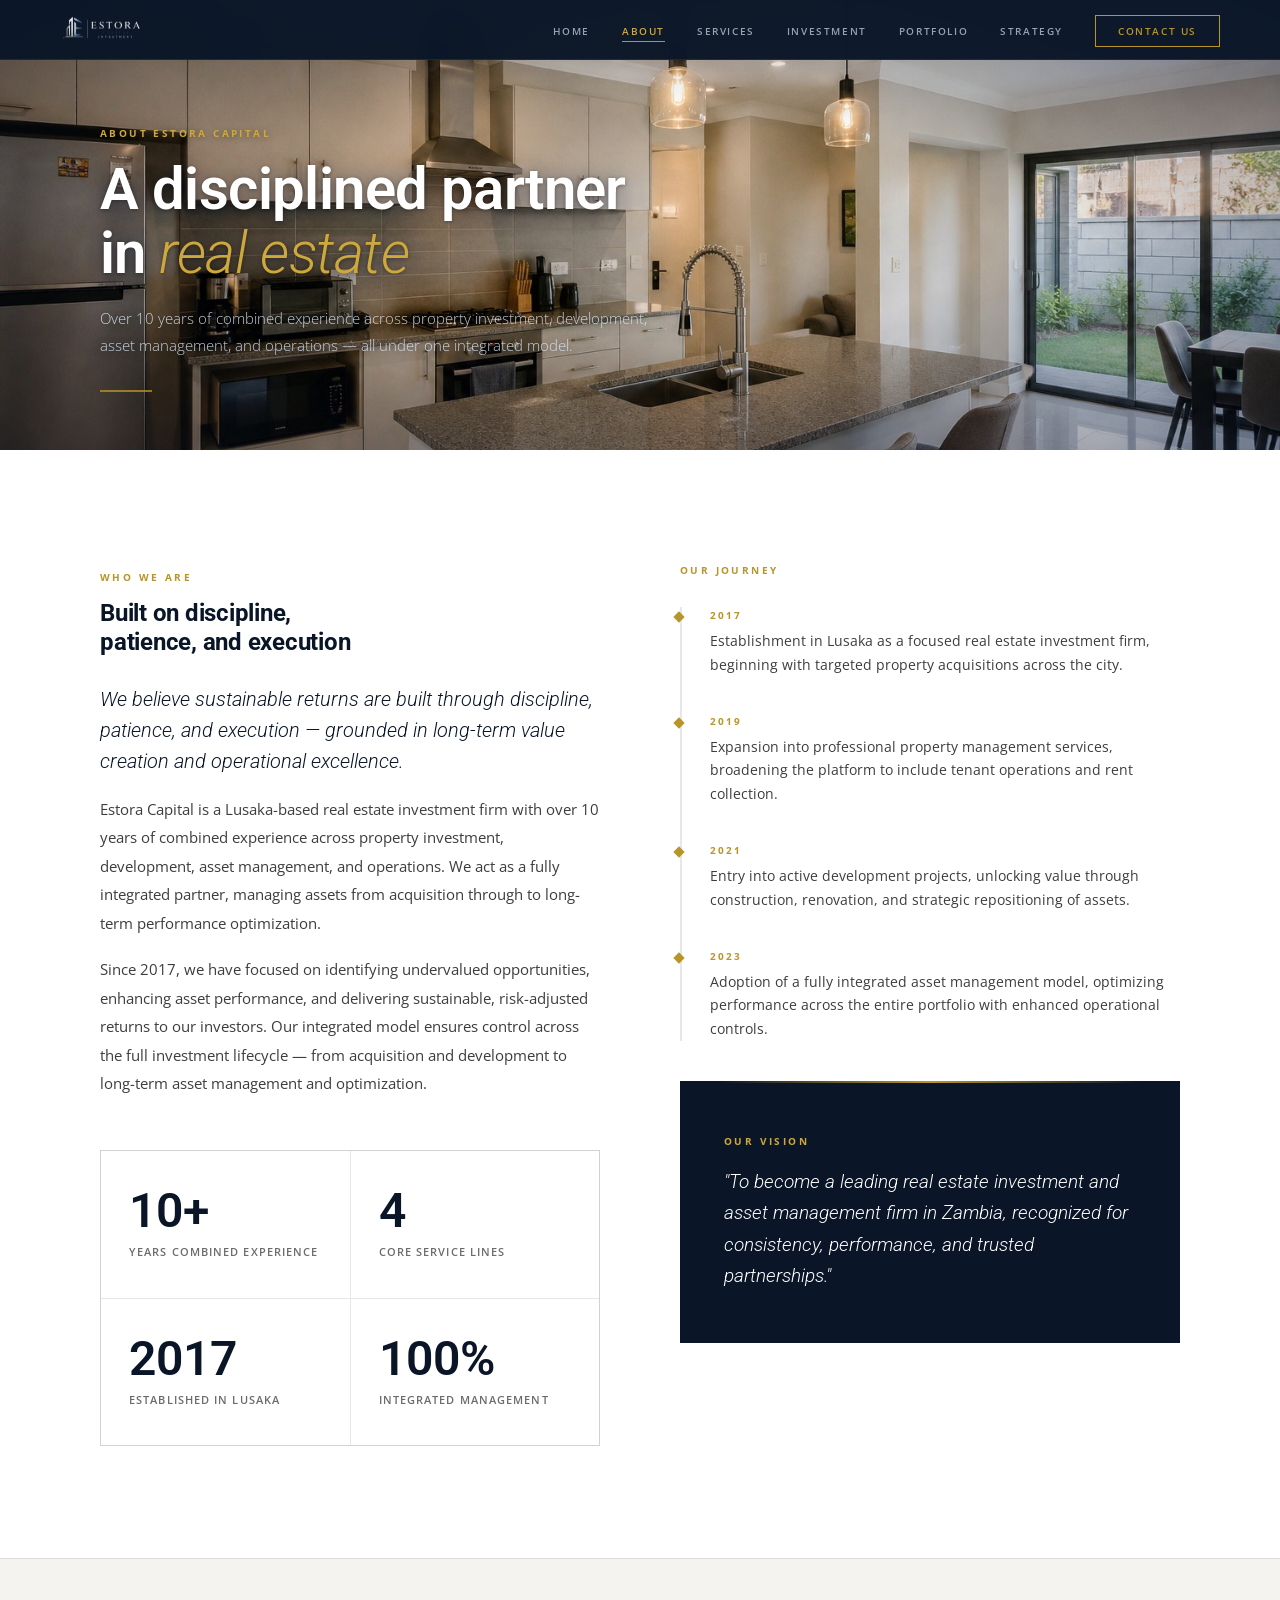
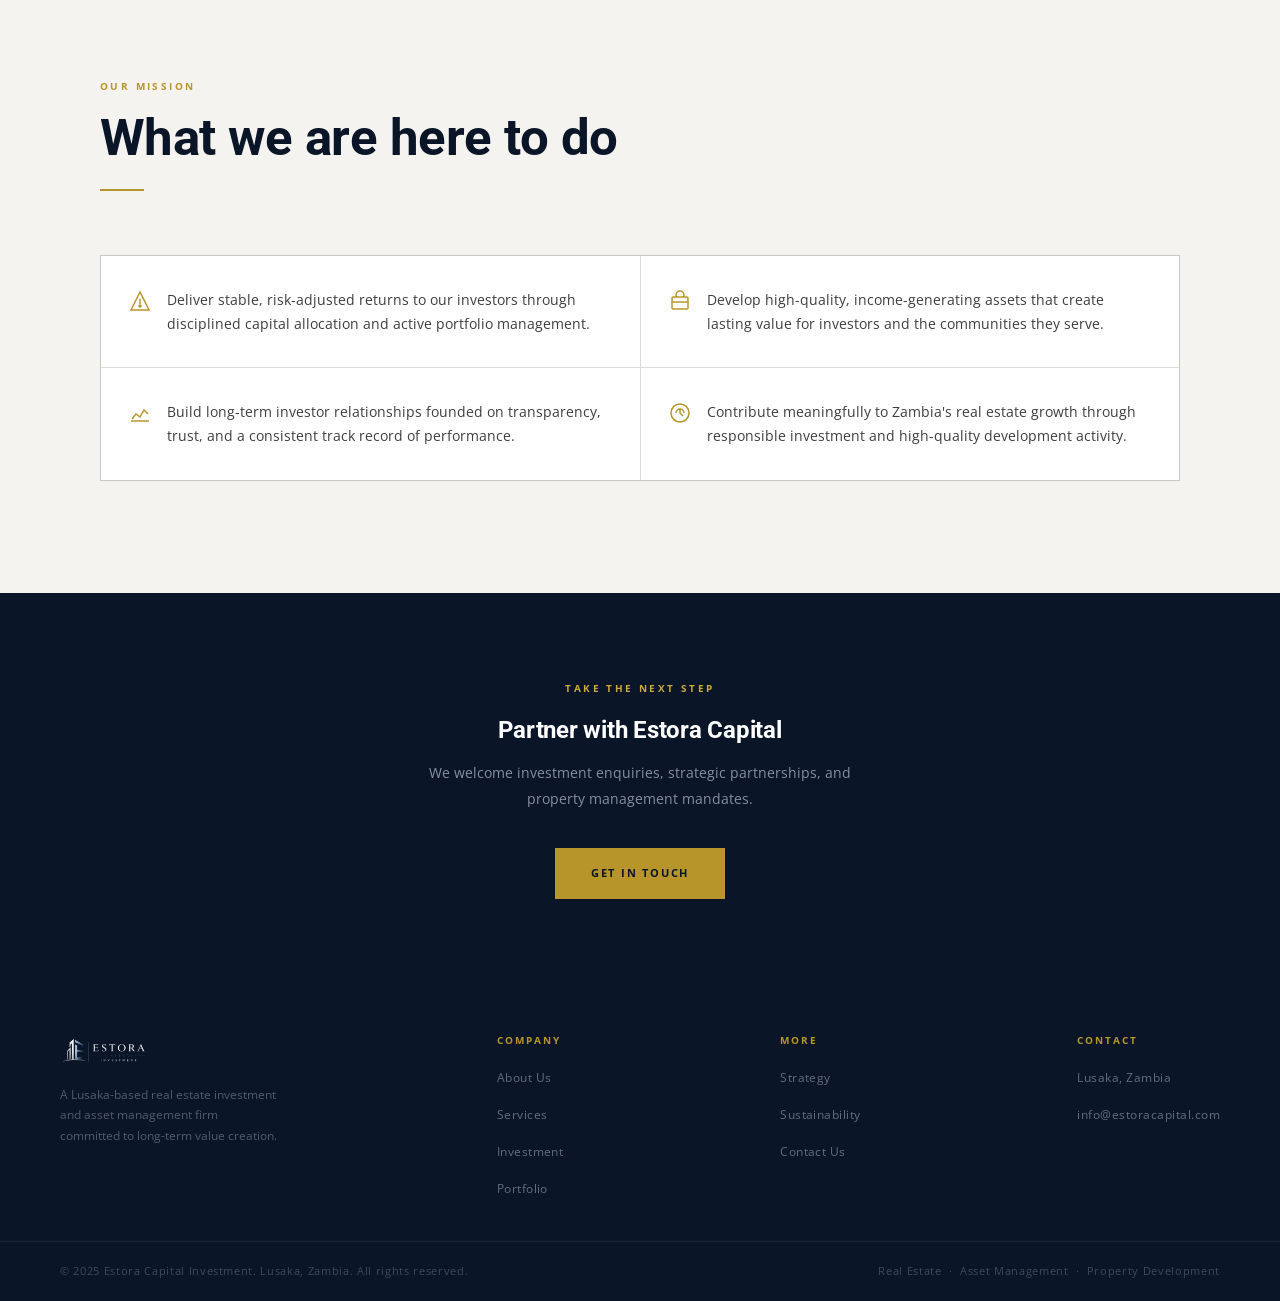
==== about.html @ a9d7c978 "Update about.html" ====
<!DOCTYPE html>
<html lang="en">
<head>
<meta charset="UTF-8">
<meta name="viewport" content="width=device-width, initial-scale=1.0">
<title>About Estora Capital Investment</title>
<link rel="icon" type="image/png" href="assets/logo.png">
<link rel="stylesheet" href="shared.css">
<style>

/* ── ABOUT HERO IMAGE ── */
.page-hero-bg {
  background-image: url('assets/about-hero.jpeg');
  background-position: center 40%;
}

/* ── ABOUT GRID ── */
.about-grid {
  display: grid; grid-template-columns: 1fr 1fr; gap: 80px; align-items: start;
}
.about-left p {
  font-family: 'Open Sans', sans-serif;
  font-size: 15px; color: var(--text-mid); line-height: 1.9; margin-bottom: 18px;
}
.about-left .lead {
  font-family: 'Roboto', sans-serif; font-size: 20px; font-style: italic;
  color: var(--navy); line-height: 1.55; font-weight: 300; margin-bottom: 18px;
}

/* ── TIMELINE ── */
.timeline {
  position: relative; padding-left: 28px;
  border-left: 2px solid var(--line-dark);
}
.timeline-item { margin-bottom: 36px; position: relative; }
.timeline-item::before {
  content: ''; position: absolute; left: -35px; top: 6px;
  width: 8px; height: 8px; background: var(--gold); transform: rotate(45deg);
}
.timeline-year {
  font-family: 'Open Sans', sans-serif;
  font-size: 10px; letter-spacing: 0.2em; color: var(--gold);
  margin-bottom: 5px; font-weight: 700; text-transform: uppercase;
}
.timeline-text {
  font-family: 'Open Sans', sans-serif;
  font-size: 14px; color: var(--text-mid); line-height: 1.7;
}

/* ── STATS GRID ── */
.stats-grid {
  display: grid; grid-template-columns: 1fr 1fr;
  gap: 1px; background: var(--line-dark);
  border: 1px solid var(--line-dark); margin-top: 52px;
}
.stat-cell { background: var(--bg-white); padding: 36px 28px; }
.stat-num {
  font-family: 'Roboto', sans-serif;
  font-size: 48px; font-weight: 600; color: var(--navy); line-height: 1; margin-bottom: 8px;
}
.stat-desc {
  font-family: 'Open Sans', sans-serif;
  font-size: 11px; letter-spacing: 0.1em;
  color: var(--text-muted); text-transform: uppercase; font-weight: 600;
}

/* ── VISION BOX ── */
.vision-box {
  background: var(--navy); padding: 52px 44px; margin-top: 40px; position: relative;
}
.vision-box::before {
  content: ''; position: absolute; top: 0; left: 40px; right: 40px; height: 2px;
  background: linear-gradient(90deg, transparent, var(--gold), transparent);
}
.vision-box .label { color: var(--gold-light); margin-bottom: 16px; display: block; }
.vision-box blockquote {
  font-family: 'Roboto', sans-serif; font-size: 19px; color: #fff;
  font-weight: 300; font-style: italic; line-height: 1.65;
}

/* ── MISSION GRID ── */
.mission-grid {
  display: grid; grid-template-columns: repeat(2,1fr);
  gap: 1px; background: var(--line-dark);
  border: 1px solid var(--line-dark); margin-top: 64px;
}
.mission-item {
  background: var(--bg-white); padding: 32px 28px;
  display: flex; align-items: flex-start; gap: 16px;
}
.mission-item svg { color: var(--gold); flex-shrink: 0; margin-top: 2px; }
.mission-item p {
  font-family: 'Open Sans', sans-serif;
  font-size: 14px; color: var(--text-mid); line-height: 1.7;
}

/* ── RESPONSIVE ── */
@media (max-width: 768px) {
  .about-grid { grid-template-columns: 1fr; gap: 48px; }
  .stats-grid, .mission-grid { grid-template-columns: 1fr; }
}
</style>
</head>
<body class="page-about">

<!-- NAV -->
<nav>
  <a href="index.html" class="nav-logo"><img src="assets/logo.png" alt="Estora Capital Investment"></a>
  <ul class="nav-links">
    <li><a href="index.html">Home</a></li>
    <li><a href="about.html" class="active">About</a></li>
    <li><a href="services.html">Services</a></li>
    <li><a href="investment.html">Investment</a></li>
    <li><a href="portfolio.html">Portfolio</a></li>
    <li><a href="strategy.html">Strategy</a></li>
    <li><a href="contact.html" class="nav-cta">Contact Us</a></li>
  </ul>
  <button class="nav-hamburger" aria-label="Open menu"><span></span><span></span><span></span></button>
</nav>
<div class="nav-drawer">
  <a href="index.html">Home</a>
  <a href="about.html" class="active">About Us</a>
  <a href="services.html">Services</a>
  <a href="investment.html">Investment</a>
  <a href="portfolio.html">Portfolio</a>
  <a href="strategy.html">Strategy</a>
  <a href="sustainability.html">Sustainability</a>
  <a href="contact.html" class="drawer-cta">Contact Us</a>
</div>

<!-- ══ PAGE HERO — uses shared .page-hero--image system ══ -->
<section class="page-hero page-hero--image">
  <div class="page-hero-bg" aria-hidden="true"></div>
  <div class="page-hero-overlay" aria-hidden="true"></div>
  <div class="container page-hero-inner">
    <span class="label">About Estora Capital</span>
    <h1>A disciplined partner<br>in <em>real estate</em></h1>
    <p>Over 10 years of combined experience across property investment, development, asset management, and operations — all under one integrated model.</p>
  </div>
</section>

<!-- ABOUT CONTENT -->
<section class="section-pad" style="background:var(--bg-white);">
  <div class="container">
    <div class="about-grid">

      <!-- LEFT: Text + stats -->
      <div class="reveal about-left">
        <span class="label">Who We Are</span>
        <h2 style="margin-top:10px;margin-bottom:28px;">Built on discipline,<br>patience, and execution</h2>
        <p class="lead">We believe sustainable returns are built through discipline, patience, and execution — grounded in long-term value creation and operational excellence.</p>
        <p>Estora Capital is a Lusaka-based real estate investment firm with over 10 years of combined experience across property investment, development, asset management, and operations. We act as a fully integrated partner, managing assets from acquisition through to long-term performance optimization.</p>
        <p>Since 2017, we have focused on identifying undervalued opportunities, enhancing asset performance, and delivering sustainable, risk-adjusted returns to our investors. Our integrated model ensures control across the full investment lifecycle — from acquisition and development to long-term asset management and optimization.</p>
        <div class="stats-grid">
          <div class="stat-cell reveal"><div class="stat-num">10+</div><div class="stat-desc">Years Combined Experience</div></div>
          <div class="stat-cell reveal reveal-delay-1"><div class="stat-num">4</div><div class="stat-desc">Core Service Lines</div></div>
          <div class="stat-cell reveal reveal-delay-2"><div class="stat-num">2017</div><div class="stat-desc">Established in Lusaka</div></div>
          <div class="stat-cell reveal reveal-delay-3"><div class="stat-num">100%</div><div class="stat-desc">Integrated Management</div></div>
        </div>
      </div>

      <!-- RIGHT: Timeline + vision -->
      <div class="reveal">
        <span class="label" style="display:block;margin-bottom:28px;">Our Journey</span>
        <div class="timeline">
          <div class="timeline-item">
            <div class="timeline-year">2017</div>
            <div class="timeline-text">Establishment in Lusaka as a focused real estate investment firm, beginning with targeted property acquisitions across the city.</div>
          </div>
          <div class="timeline-item">
            <div class="timeline-year">2019</div>
            <div class="timeline-text">Expansion into professional property management services, broadening the platform to include tenant operations and rent collection.</div>
          </div>
          <div class="timeline-item">
            <div class="timeline-year">2021</div>
            <div class="timeline-text">Entry into active development projects, unlocking value through construction, renovation, and strategic repositioning of assets.</div>
          </div>
          <div class="timeline-item">
            <div class="timeline-year">2023</div>
            <div class="timeline-text">Adoption of a fully integrated asset management model, optimizing performance across the entire portfolio with enhanced operational controls.</div>
          </div>
        </div>
        <div class="vision-box reveal">
          <span class="label">Our Vision</span>
          <blockquote>"To become a leading real estate investment and asset management firm in Zambia, recognized for consistency, performance, and trusted partnerships."</blockquote>
        </div>
      </div>

    </div>
  </div>
</section>

<div class="gold-divider"></div>

<!-- MISSION -->
<section class="section-pad" style="background:var(--bg);">
  <div class="container">
    <div class="section-header reveal">
      <span class="label">Our Mission</span>
      <h2>What we are here to do</h2>
      <div class="gold-rule"></div>
    </div>
    <div class="mission-grid">
      <div class="mission-item reveal">
        <svg width="22" height="22" viewBox="0 0 22 22" fill="none" stroke="currentColor" stroke-width="1.5"><path d="M11 2L2 20h18L11 2z"/><path d="M11 9v5"/><circle cx="11" cy="16" r="1" fill="currentColor"/></svg>
        <p>Deliver stable, risk-adjusted returns to our investors through disciplined capital allocation and active portfolio management.</p>
      </div>
      <div class="mission-item reveal reveal-delay-1">
        <svg width="22" height="22" viewBox="0 0 22 22" fill="none" stroke="currentColor" stroke-width="1.5"><rect x="3" y="7" width="16" height="12" rx="1"/><path d="M7 7V5a4 4 0 0 1 8 0v2"/><path d="M3 12h16"/></svg>
        <p>Develop high-quality, income-generating assets that create lasting value for investors and the communities they serve.</p>
      </div>
      <div class="mission-item reveal">
        <svg width="22" height="22" viewBox="0 0 22 22" fill="none" stroke="currentColor" stroke-width="1.5"><path d="M3 17l4-5 4 3 4-7 4 4"/><path d="M2 19h18"/></svg>
        <p>Build long-term investor relationships founded on transparency, trust, and a consistent track record of performance.</p>
      </div>
      <div class="mission-item reveal reveal-delay-1">
        <svg width="22" height="22" viewBox="0 0 22 22" fill="none" stroke="currentColor" stroke-width="1.5"><circle cx="11" cy="11" r="9"/><path d="M7 11a4 4 0 0 1 8 0"/><path d="M11 7v4l3 3"/></svg>
        <p>Contribute meaningfully to Zambia's real estate growth through responsible investment and high-quality development activity.</p>
      </div>
    </div>
  </div>
</section>

<!-- CTA -->
<section style="background:var(--navy);padding:80px 0;text-align:center;">
  <div class="container reveal">
    <span class="label" style="color:var(--gold-light);">Take the Next Step</span>
    <h2 style="color:#fff;margin:16px auto 16px;max-width:520px;">Partner with Estora Capital</h2>
    <p style="color:rgba(184,197,212,0.7);max-width:440px;margin:0 auto 36px;font-size:14px;line-height:1.85;">We welcome investment enquiries, strategic partnerships, and property management mandates.</p>
    <a href="contact.html" class="btn-gold">Get In Touch</a>
  </div>
</section>

<!-- FOOTER -->
<footer>
  <div class="footer-top">
    <div>
      <a href="index.html"><img src="assets/logo.png" alt="Estora Capital" style="height:36px;display:block;margin-bottom:14px;"></a>
      <p class="footer-tagline">A Lusaka-based real estate investment and asset management firm committed to long-term value creation.</p>
    </div>
    <div class="footer-links-group"><h4>Company</h4><ul class="footer-links"><li><a href="about.html">About Us</a></li><li><a href="services.html">Services</a></li><li><a href="investment.html">Investment</a></li><li><a href="portfolio.html">Portfolio</a></li></ul></div>
    <div class="footer-links-group"><h4>More</h4><ul class="footer-links"><li><a href="strategy.html">Strategy</a></li><li><a href="sustainability.html">Sustainability</a></li><li><a href="contact.html">Contact Us</a></li></ul></div>
    <div class="footer-links-group"><h4>Contact</h4><ul class="footer-links"><li><a href="#">Lusaka, Zambia</a></li><li><a href="mailto:info@estoracapital.com">info@estoracapital.com</a></li></ul></div>
  </div>
  <div class="footer-bottom">
    <p class="footer-copy">&copy; 2025 Estora Capital Investment. Lusaka, Zambia. All rights reserved.</p>
    <p class="footer-copy">Real Estate &nbsp;·&nbsp; Asset Management &nbsp;·&nbsp; Property Development</p>
  </div>
</footer>

<script src="shared.js"></script>
</body>
</html>
---- shared.css ----
/* ── ESTORA CAPITAL — SHARED STYLES ── */
@import url('https://fonts.googleapis.com/css2?family=Roboto:ital,wght@0,300;0,400;0,500;0,600;0,700;1,300;1,400&family=Open+Sans:wght@300;400;500;600;700&display=swap');

:root {
  --nav-bg:      #0A1628;
  --bg:          #F5F3EF;
  --bg-alt:      #EDEAE4;
  --bg-white:    #FFFFFF;
  --bg-dark-sec: #1C1C1C;
  --surface:     #FFFFFF;
  --text:        #1A1A1A;
  --text-mid:    #3D3D3D;
  --text-muted:  #6B6B6B;
  --text-faint:  #9A9A9A;
  --gold:        #B8952A;
  --gold-light:  #CDA83C;
  --gold-dim:    #8A7020;
  --gold-pale:   #F5EDD6;
  --navy:        #0A1628;
  --navy-mid:    #0F2040;
  --navy-light:  #152848;
  --line:        rgba(184,149,42,0.18);
  --line-dark:   rgba(26,26,26,0.1);
  --line-mid:    rgba(26,26,26,0.06);
  --silver-nav:  rgba(184,197,212,0.8);
}

*, *::before, *::after { box-sizing: border-box; margin: 0; padding: 0; }
html { scroll-behavior: smooth; }
body {
  background: var(--bg);
  color: var(--text);
  font-family: 'Open Sans', sans-serif;
  font-weight: 400;
  overflow-x: hidden;
  line-height: 1.7;
}

/* ── TYPOGRAPHY ── */
h1, h2, h3, h4 {
  font-family: 'Roboto', sans-serif;
  font-weight: 700;
  line-height: 1.18;
  letter-spacing: -0.01em;
  color: var(--navy);
}
p, li, span, a, td, th, blockquote {
  font-family: 'Open Sans', sans-serif;
}
.label {
  font-family: 'Open Sans', sans-serif;
  font-size: 10px;
  font-weight: 700;
  letter-spacing: 0.24em;
  text-transform: uppercase;
  color: var(--gold);
}

/* ══════════════════════════════════════════
   NAV
   ══════════════════════════════════════════ */
nav {
  position: fixed; top: 0; left: 0; right: 0; z-index: 1000;
  display: flex; align-items: center; justify-content: space-between;
  padding: 0 60px; height: 60px;
  background: rgba(10,22,40,0.97);
  backdrop-filter: blur(20px); -webkit-backdrop-filter: blur(20px);
  border-bottom: 1px solid rgba(184,197,212,0.1);
  transition: background 0.4s;
}
.nav-logo img { height: 34px; width: auto; display: block; }
.nav-links { display: flex; gap: 32px; list-style: none; align-items: center; }
.nav-links a {
  font-family: 'Open Sans', sans-serif; font-size: 10px; font-weight: 600;
  letter-spacing: 0.16em; text-transform: uppercase;
  color: var(--silver-nav); text-decoration: none;
  position: relative; transition: color 0.3s; white-space: nowrap;
}
.nav-links a::after {
  content: ''; position: absolute; bottom: -4px; left: 0;
  width: 0; height: 1px; background: var(--gold); transition: width 0.35s ease;
}
.nav-links a:hover, .nav-links a.active { color: var(--gold-light); }
.nav-links a:hover::after, .nav-links a.active::after { width: 100%; }
.nav-cta {
  background: transparent !important; border: 1px solid var(--gold) !important;
  color: var(--gold) !important; padding: 8px 22px !important; cursor: pointer;
  transition: background 0.3s, color 0.3s !important;
}
.nav-cta::after { display: none !important; }
.nav-cta:hover { background: var(--gold) !important; color: var(--navy) !important; }

/* ── Hamburger ── */
.nav-hamburger {
  display: none; flex-direction: column; gap: 5px;
  cursor: pointer; padding: 6px; background: none; border: none; z-index: 1100;
}
.nav-hamburger span { display: block; width: 24px; height: 1.5px; background: var(--silver-nav); transition: all 0.3s; }
.nav-hamburger.open span:nth-child(1) { transform: translateY(6.5px) rotate(45deg); background: var(--gold); }
.nav-hamburger.open span:nth-child(2) { opacity: 0; }
.nav-hamburger.open span:nth-child(3) { transform: translateY(-6.5px) rotate(-45deg); background: var(--gold); }

/* ── Mobile drawer ── */
.nav-drawer {
  display: none; position: fixed; top: 60px; left: 0; right: 0;
  background: rgba(8,17,33,0.99); backdrop-filter: blur(20px); -webkit-backdrop-filter: blur(20px);
  border-bottom: 1px solid rgba(192,169,106,0.15);
  padding: 28px 28px 36px; z-index: 999;
  flex-direction: column; gap: 0;
  transform: translateY(-8px); opacity: 0;
  transition: transform 0.3s, opacity 0.3s;
}
.nav-drawer.open { display: flex; transform: translateY(0); opacity: 1; }
.nav-drawer a {
  display: block; font-family: 'Open Sans', sans-serif; font-size: 12px; font-weight: 600;
  letter-spacing: 0.14em; text-transform: uppercase;
  color: rgba(184,197,212,0.8); text-decoration: none;
  padding: 16px 0; border-bottom: 1px solid rgba(184,197,212,0.08); transition: color 0.3s;
}
.nav-drawer a:last-child { border-bottom: none; }
.nav-drawer a:hover, .nav-drawer a.active { color: var(--gold); }
.nav-drawer .drawer-cta {
  margin-top: 20px; background: var(--gold); color: var(--navy) !important;
  text-align: center; padding: 14px; font-weight: 700; border: none;
}

/* ══════════════════════════════════════════
   BUTTONS
   ══════════════════════════════════════════ */
.btn-primary {
  background: var(--navy); color: #fff;
  padding: 14px 34px; font-family: 'Open Sans', sans-serif; font-size: 11px;
  font-weight: 600; letter-spacing: 0.16em; text-transform: uppercase;
  text-decoration: none; border: 2px solid var(--navy); cursor: pointer;
  transition: background 0.3s, color 0.3s, transform 0.2s; display: inline-block;
}
.btn-primary:hover { background: transparent; color: var(--navy); transform: translateY(-1px); }
.btn-gold {
  background: var(--gold); color: var(--navy);
  padding: 14px 34px; font-family: 'Open Sans', sans-serif; font-size: 11px;
  font-weight: 700; letter-spacing: 0.16em; text-transform: uppercase;
  text-decoration: none; border: 2px solid var(--gold); cursor: pointer;
  transition: background 0.3s, color 0.3s, transform 0.2s; display: inline-block;
}
.btn-gold:hover { background: transparent; color: var(--gold); transform: translateY(-1px); }
.btn-outline {
  background: transparent; color: var(--navy);
  padding: 14px 34px; font-family: 'Open Sans', sans-serif; font-size: 11px;
  font-weight: 600; letter-spacing: 0.16em; text-transform: uppercase;
  text-decoration: none; border: 2px solid var(--navy); cursor: pointer;
  transition: background 0.3s, color 0.3s, transform 0.2s; display: inline-block;
}
.btn-outline:hover { background: var(--navy); color: #fff; transform: translateY(-1px); }
.btn-outline-gold {
  background: transparent; color: var(--gold);
  padding: 14px 34px; font-family: 'Open Sans', sans-serif; font-size: 11px;
  font-weight: 600; letter-spacing: 0.16em; text-transform: uppercase;
  text-decoration: none; border: 2px solid var(--gold); cursor: pointer;
  transition: background 0.3s, color 0.3s, transform 0.2s; display: inline-block;
}
.btn-outline-gold:hover { background: var(--gold); color: var(--navy); transform: translateY(-1px); }

/* ══════════════════════════════════════════
   LAYOUT
   ══════════════════════════════════════════ */
.container { max-width: 1200px; margin: 0 auto; padding: 0 60px; }
.section-pad { padding: 112px 0; }
.section-pad-sm { padding: 72px 0; }
.section-header { margin-bottom: 60px; }
.section-header h2 { font-size: clamp(32px, 4vw, 54px); color: var(--navy); margin-top: 10px; }
.gold-rule { width: 44px; height: 2px; background: var(--gold); margin-top: 20px; }
.gold-divider { width: 100%; height: 1px; background: var(--line-dark); }

/* ══════════════════════════════════════════
   PAGE HERO — BASE (plain navy, no image)
   Used by: investment.html, services.html,
   strategy.html, portfolio.html, contact.html
   ══════════════════════════════════════════ */
.page-hero {
  position: relative;
  overflow: hidden;
  min-height: 50vh;
  display: flex;
  align-items: center;
  background: var(--navy);
  padding: 60px 0 0;   /* clear fixed nav */
}

/* Decorative glow on all heroes */
.page-hero::before {
  content: '';
  position: absolute; inset: 0; z-index: 1; pointer-events: none;
  background: radial-gradient(ellipse 70% 80% at 80% 50%, rgba(192,169,106,0.07) 0%, transparent 65%);
}
/* Thin gold vertical rule — plain navy heroes only */
.page-hero:not(.page-hero--image)::after {
  content: '';
  position: absolute; top: 0; right: 18%; bottom: 0; width: 1px; z-index: 1; pointer-events: none;
  background: linear-gradient(to bottom, transparent, rgba(192,169,106,0.2), transparent);
}

/* Text inside all heroes */
.page-hero-inner { position: relative; z-index: 3; width: 100%; }
.page-hero .label      { color: var(--gold-light); }
.page-hero h1 {
  font-family: 'Roboto', sans-serif;
  font-size: clamp(32px, 4.5vw, 58px);
  color: #fff; font-weight: 600; margin-top: 12px;
  line-height: 1.12; letter-spacing: -0.01em;
}
.page-hero h1 em       { font-style: italic; color: var(--gold-light); font-weight: 300; }
.page-hero p {
  font-family: 'Open Sans', sans-serif;
  font-size: 14.5px; color: rgba(184,197,212,0.82);
  max-width: 560px; line-height: 1.9; margin-top: 18px; font-weight: 300;
}

/* ══════════════════════════════════════════
   PAGE HERO — IMAGE VARIANT
   Add class="page-hero page-hero--image" to <section>
   Inside place:
     <div class="page-hero-bg"  aria-hidden="true"></div>
     <div class="page-hero-overlay" aria-hidden="true"></div>
   Set background-image on .page-hero-bg in the page's own <style>
   ══════════════════════════════════════════ */
.page-hero--image {
  background: #0d1f3c; /* safe fallback while image loads */
}

/* Photo layer — slow Ken Burns zoom */
.page-hero-bg {
  position: absolute; inset: 0; z-index: 0;
  background-size: cover;
  background-position: center center;
  background-repeat: no-repeat;
  animation: heroScale 16s ease-in-out infinite alternate;
}
@keyframes heroScale {
  from { transform: scale(1); }
  to   { transform: scale(1.06); }
}

/* White + blue-tint + darkening gradient overlay
   Layered top-to-bottom so the white wash sits above the image,
   then a navy gradient ensures text stays legible */
.page-hero-overlay {
  position: absolute; inset: 0; z-index: 2; pointer-events: none;
  background:
    rgba(255, 255, 255, 0.28),                /* white tint — same as index hero */
    rgba(30, 80, 160, 0.18),                  /* subtle blue cast */
    linear-gradient(
      160deg,
      rgba(8, 20, 50, 0.65) 0%,              /* dark navy top-left keeps text readable */
      rgba(12, 35, 75, 0.40) 45%,
      rgba(8, 18, 46, 0.72) 100%
    );
}
/* Edge vignette — keeps corners dark so text always pops */
.page-hero-overlay::after {
  content: '';
  position: absolute; inset: 0;
  background: radial-gradient(ellipse at center, transparent 38%, rgba(4, 12, 32, 0.45) 100%);
}

/* Enhanced text rendering over photos */
.page-hero--image .label {
  text-shadow: 0 1px 6px rgba(0,0,0,0.4);
}
.page-hero--image h1 {
  text-shadow: 0 2px 24px rgba(4,18,50,0.55), 0 1px 4px rgba(0,0,0,0.35);
}
.page-hero--image p {
  color: rgba(220,232,248,0.88);
  text-shadow: 0 1px 8px rgba(0,0,0,0.4);
}

/* Gold accent bar below hero inner content */
.page-hero--image .page-hero-inner::after {
  content: '';
  display: block;
  width: 52px; height: 2px;
  background: var(--gold);
  margin-top: 30px;
  opacity: 0.75;
}

/* ══════════════════════════════════════════
   PER-PAGE HERO BACKGROUND IMAGES
   Each page sets its own .page-hero-bg image
   inside its own <style> block. Example:

   .page-hero-bg {
     background-image: url('assets/about-hero.jpeg');
     background-position: center 40%;
   }

   Assigned images:
   about.html      → assets/about-hero.jpeg
   portfolio.html  → assets/portfolio-hero.jpeg
   investment.html → assets/home-hero-1.jpeg
   services.html   → assets/home-hero-2.jpeg
   strategy.html   → assets/home-hero-3.jpeg
   contact.html    → assets/home-hero-1.jpeg
   ══════════════════════════════════════════ */

/* ══════════════════════════════════════════
   SHARED LISTS
   ══════════════════════════════════════════ */
.returns-list { list-style: none; }
.returns-list li {
  display: flex; align-items: flex-start; gap: 14px;
  padding: 14px 0; border-bottom: 1px solid var(--line-dark);
  font-family: 'Open Sans', sans-serif; font-size: 14px; color: var(--text-mid);
}
.returns-list li:last-child { border-bottom: none; }
.returns-dot {
  width: 6px; height: 6px; background: var(--gold);
  flex-shrink: 0; transform: rotate(45deg); margin-top: 6px;
}

/* ══════════════════════════════════════════
   FOOTER
   ══════════════════════════════════════════ */
footer { background: var(--navy); }
.footer-top {
  padding: 56px 60px 40px;
  display: flex; align-items: flex-start; justify-content: space-between;
  gap: 40px; flex-wrap: wrap;
  border-bottom: 1px solid rgba(255,255,255,0.07);
}
.footer-logo img { height: 36px; margin-bottom: 16px; display: block; }
.footer-tagline { font-family: 'Open Sans', sans-serif; font-size: 12px; color: rgba(184,197,212,0.4); max-width: 220px; line-height: 1.7; }
.footer-links-group h4 {
  font-family: 'Open Sans', sans-serif; font-size: 10px; font-weight: 700;
  letter-spacing: 0.2em; text-transform: uppercase; color: var(--gold); margin-bottom: 16px;
}
.footer-links { display: flex; flex-direction: column; gap: 10px; list-style: none; }
.footer-links a { font-family: 'Open Sans', sans-serif; font-size: 12px; color: rgba(184,197,212,0.5); text-decoration: none; transition: color 0.3s; letter-spacing: 0.04em; }
.footer-links a:hover { color: var(--gold); }
.footer-bottom {
  padding: 20px 60px;
  display: flex; justify-content: space-between; align-items: center;
  flex-wrap: wrap; gap: 12px;
}
.footer-copy { font-family: 'Open Sans', sans-serif; font-size: 11px; color: rgba(184,197,212,0.3); letter-spacing: 0.06em; }

/* ══════════════════════════════════════════
   ANIMATIONS
   ══════════════════════════════════════════ */
@keyframes fadeUp { from { opacity:0; transform:translateY(24px); } to { opacity:1; transform:translateY(0); } }
@keyframes fadeIn  { from { opacity:0; } to { opacity:1; } }
.reveal { opacity:0; transform:translateY(26px); transition: opacity 0.7s ease, transform 0.7s ease; }
.reveal.visible { opacity:1; transform:translateY(0); }
.reveal-delay-1 { transition-delay: 0.1s; }
.reveal-delay-2 { transition-delay: 0.2s; }
.reveal-delay-3 { transition-delay: 0.3s; }
.reveal-delay-4 { transition-delay: 0.4s; }

/* ══════════════════════════════════════════
   RESPONSIVE
   ══════════════════════════════════════════ */
@media (max-width: 1024px) {
  nav { padding: 0 32px; }
  .container { padding: 0 36px; }
  .footer-top, .footer-bottom { padding-left: 36px; padding-right: 36px; }
  .section-pad { padding: 80px 0; }
}
@media (max-width: 768px) {
  .nav-links { display: none; }
  .nav-hamburger { display: flex; }
  .container { padding: 0 22px; }
  .footer-top { flex-direction: column; padding: 44px 22px 32px; gap: 32px; }
  .footer-bottom { padding: 18px 22px; justify-content: center; text-align: center; }
  .section-pad { padding: 64px 0; }
  .page-hero { min-height: 44vh; }
  .page-hero h1 { font-size: clamp(24px, 6vw, 40px); }
  .page-hero p { font-size: 13px; }
}
@media (max-width: 480px) {
  nav { padding: 0 18px; }
  .nav-logo img { height: 36px; }
  .container { padding: 0 18px; }
  .page-hero { min-height: 38vh; }
  .page-hero h1 { font-size: 22px; }
}
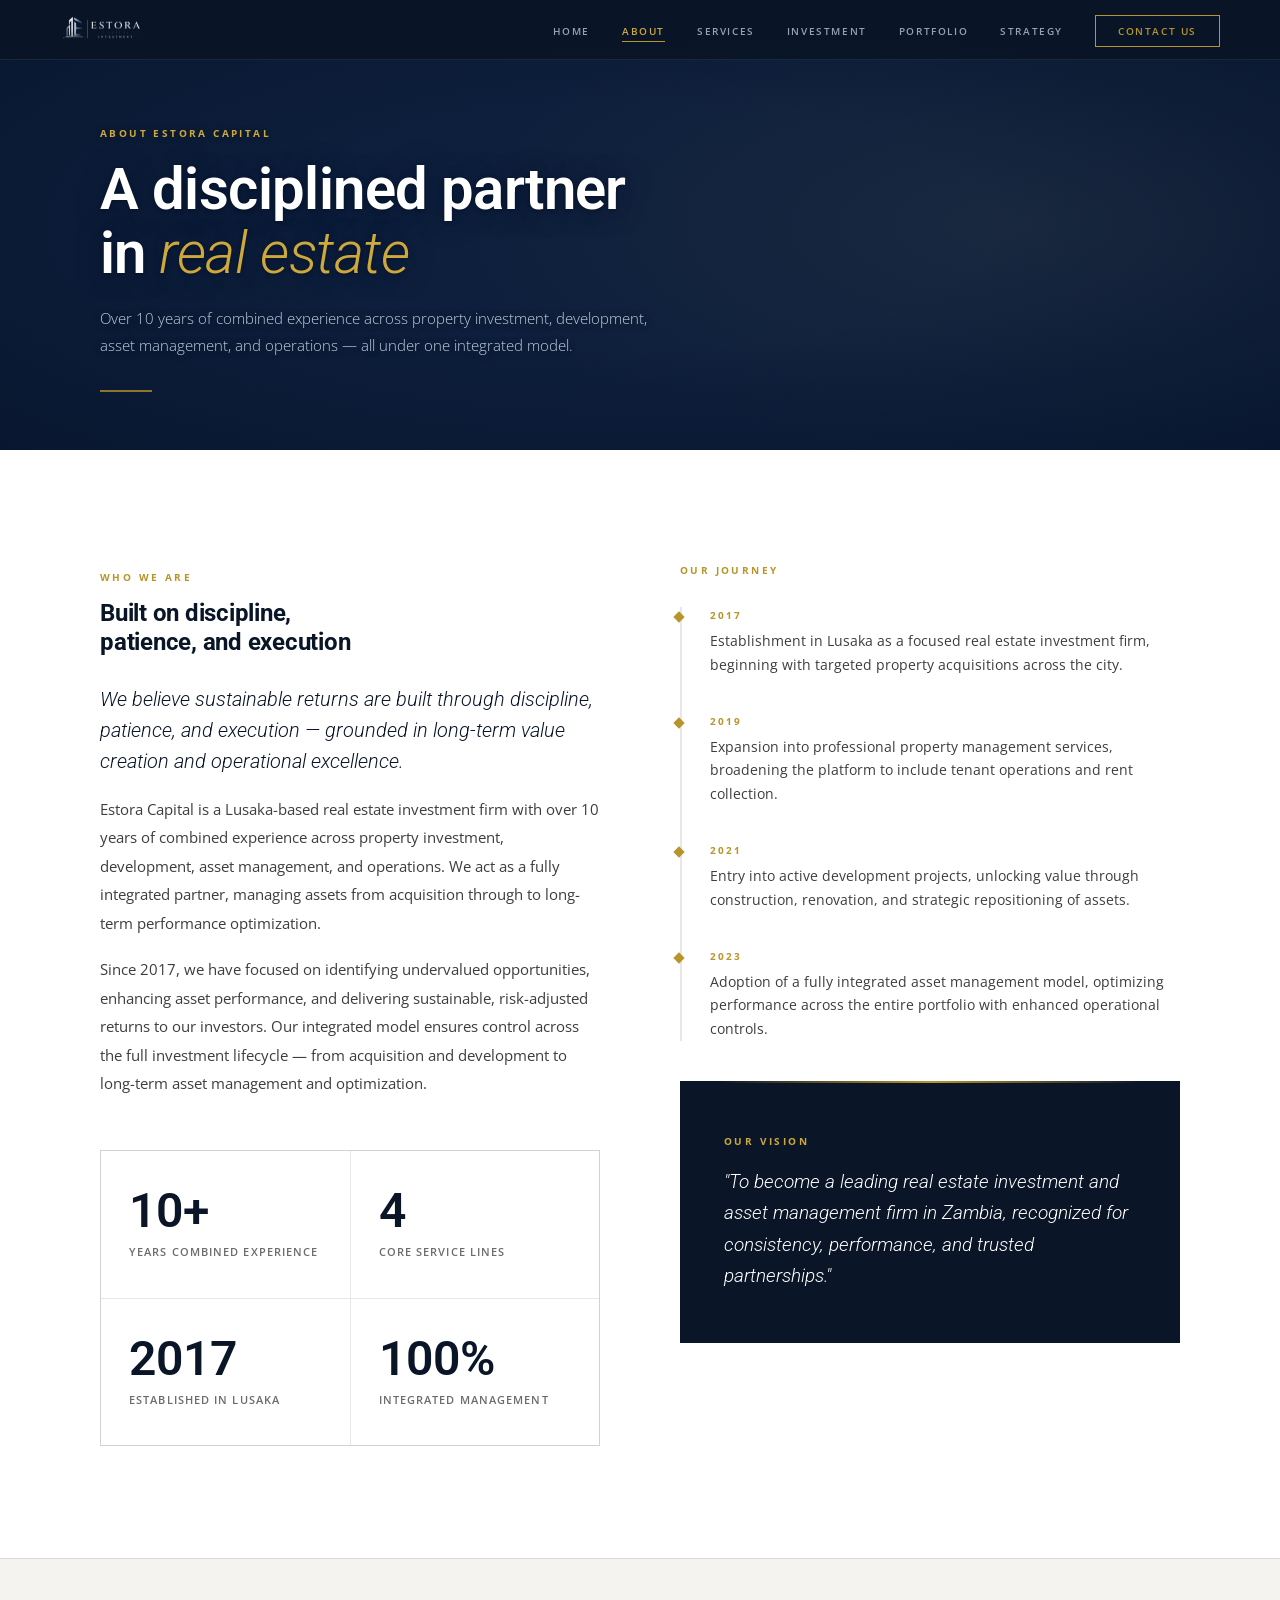
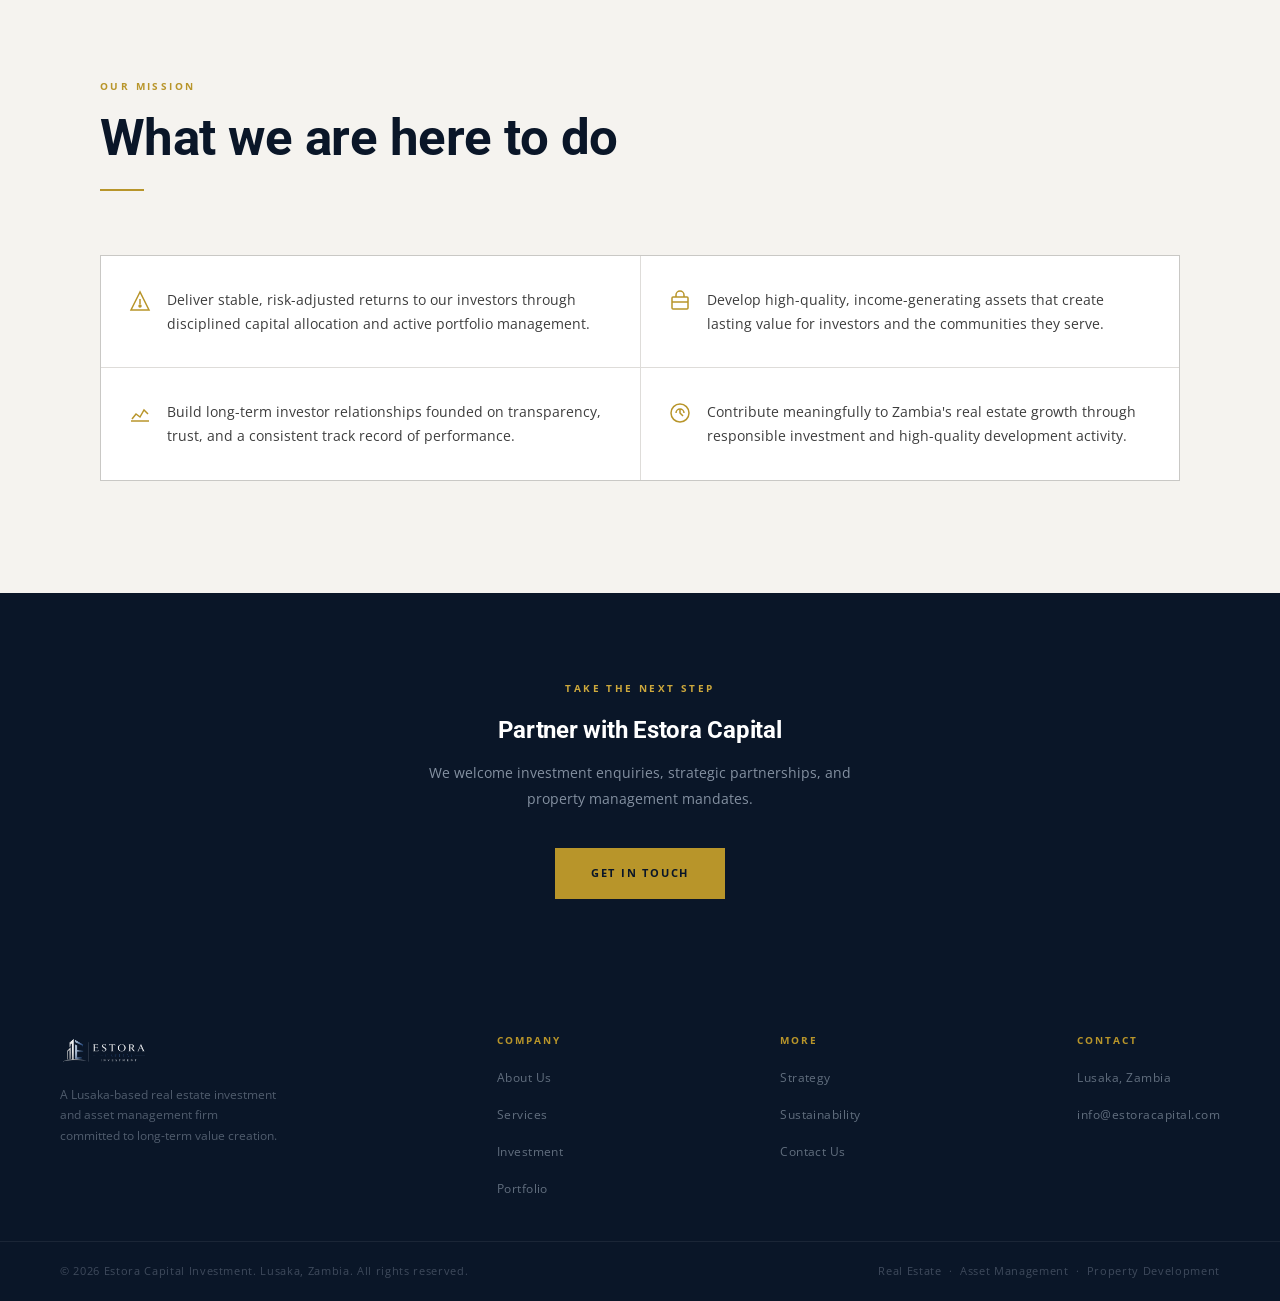
==== commit ea983f3d: "Update about.html" ====
--- a/about.html
+++ b/about.html
@@ -5,16 +5,329 @@
 <meta name="viewport" content="width=device-width, initial-scale=1.0">
 <title>About Estora Capital Investment</title>
 <link rel="icon" type="image/png" href="assets/logo.png">
-<link rel="stylesheet" href="shared.css">
+<link rel="preconnect" href="https://fonts.googleapis.com">
+<link rel="preconnect" href="https://fonts.gstatic.com" crossorigin>
+<link href="https://fonts.googleapis.com/css2?family=Roboto:ital,wght@0,300;0,400;0,500;0,600;0,700;1,300;1,400&family=Open+Sans:wght@300;400;500;600;700&display=swap" rel="stylesheet">
 <style>
 
-/* ── ABOUT HERO IMAGE ── */
+/* ══════════════════════════════════════════
+   CSS VARIABLES
+   ══════════════════════════════════════════ */
+:root {
+  --nav-bg:      #0A1628;
+  --bg:          #F5F3EF;
+  --bg-alt:      #EDEAE4;
+  --bg-white:    #FFFFFF;
+  --bg-dark-sec: #1C1C1C;
+  --surface:     #FFFFFF;
+  --text:        #1A1A1A;
+  --text-mid:    #3D3D3D;
+  --text-muted:  #6B6B6B;
+  --text-faint:  #9A9A9A;
+  --gold:        #B8952A;
+  --gold-light:  #CDA83C;
+  --gold-dim:    #8A7020;
+  --gold-pale:   #F5EDD6;
+  --navy:        #0A1628;
+  --navy-mid:    #0F2040;
+  --navy-light:  #152848;
+  --line:        rgba(184,149,42,0.18);
+  --line-dark:   rgba(26,26,26,0.1);
+  --line-mid:    rgba(26,26,26,0.06);
+  --silver-nav:  rgba(184,197,212,0.8);
+}
+
+/* ══════════════════════════════════════════
+   RESET & BASE
+   ══════════════════════════════════════════ */
+*, *::before, *::after { box-sizing: border-box; margin: 0; padding: 0; }
+html { scroll-behavior: smooth; }
+body {
+  background: var(--bg);
+  color: var(--text);
+  font-family: 'Open Sans', sans-serif;
+  font-weight: 400;
+  overflow-x: hidden;
+  line-height: 1.7;
+}
+
+/* ══════════════════════════════════════════
+   TYPOGRAPHY
+   ══════════════════════════════════════════ */
+h1, h2, h3, h4 {
+  font-family: 'Roboto', sans-serif;
+  font-weight: 700;
+  line-height: 1.18;
+  letter-spacing: -0.01em;
+  color: var(--navy);
+}
+p, li, span, a, td, th, blockquote {
+  font-family: 'Open Sans', sans-serif;
+}
+.label {
+  font-family: 'Open Sans', sans-serif;
+  font-size: 10px;
+  font-weight: 700;
+  letter-spacing: 0.24em;
+  text-transform: uppercase;
+  color: var(--gold);
+}
+
+/* ══════════════════════════════════════════
+   NAV
+   ══════════════════════════════════════════ */
+nav {
+  position: fixed; top: 0; left: 0; right: 0; z-index: 1000;
+  display: flex; align-items: center; justify-content: space-between;
+  padding: 0 60px; height: 60px;
+  background: rgba(10,22,40,0.97);
+  backdrop-filter: blur(20px); -webkit-backdrop-filter: blur(20px);
+  border-bottom: 1px solid rgba(184,197,212,0.1);
+  transition: background 0.4s;
+}
+.nav-logo img { height: 34px; width: auto; display: block; }
+.nav-links { display: flex; gap: 32px; list-style: none; align-items: center; }
+.nav-links a {
+  font-family: 'Open Sans', sans-serif; font-size: 10px; font-weight: 600;
+  letter-spacing: 0.16em; text-transform: uppercase;
+  color: var(--silver-nav); text-decoration: none;
+  position: relative; transition: color 0.3s; white-space: nowrap;
+}
+.nav-links a::after {
+  content: ''; position: absolute; bottom: -4px; left: 0;
+  width: 0; height: 1px; background: var(--gold); transition: width 0.35s ease;
+}
+.nav-links a:hover, .nav-links a.active { color: var(--gold-light); }
+.nav-links a:hover::after, .nav-links a.active::after { width: 100%; }
+.nav-cta {
+  background: transparent !important; border: 1px solid var(--gold) !important;
+  color: var(--gold) !important; padding: 8px 22px !important; cursor: pointer;
+  transition: background 0.3s, color 0.3s !important;
+}
+.nav-cta::after { display: none !important; }
+.nav-cta:hover { background: var(--gold) !important; color: var(--navy) !important; }
+
+/* Hamburger */
+.nav-hamburger {
+  display: none; flex-direction: column; gap: 5px;
+  cursor: pointer; padding: 6px; background: none; border: none; z-index: 1100;
+}
+.nav-hamburger span { display: block; width: 24px; height: 1.5px; background: var(--silver-nav); transition: all 0.3s; }
+.nav-hamburger.open span:nth-child(1) { transform: translateY(6.5px) rotate(45deg); background: var(--gold); }
+.nav-hamburger.open span:nth-child(2) { opacity: 0; }
+.nav-hamburger.open span:nth-child(3) { transform: translateY(-6.5px) rotate(-45deg); background: var(--gold); }
+
+/* Mobile drawer */
+.nav-drawer {
+  display: none; position: fixed; top: 60px; left: 0; right: 0;
+  background: rgba(8,17,33,0.99); backdrop-filter: blur(20px); -webkit-backdrop-filter: blur(20px);
+  border-bottom: 1px solid rgba(192,169,106,0.15);
+  padding: 28px 28px 36px; z-index: 999;
+  flex-direction: column; gap: 0;
+  transform: translateY(-8px); opacity: 0;
+  transition: transform 0.3s, opacity 0.3s;
+}
+.nav-drawer.open { display: flex; transform: translateY(0); opacity: 1; }
+.nav-drawer a {
+  display: block; font-family: 'Open Sans', sans-serif; font-size: 12px; font-weight: 600;
+  letter-spacing: 0.14em; text-transform: uppercase;
+  color: rgba(184,197,212,0.8); text-decoration: none;
+  padding: 16px 0; border-bottom: 1px solid rgba(184,197,212,0.08); transition: color 0.3s;
+}
+.nav-drawer a:last-child { border-bottom: none; }
+.nav-drawer a:hover, .nav-drawer a.active { color: var(--gold); }
+.nav-drawer .drawer-cta {
+  margin-top: 20px; background: var(--gold); color: var(--navy) !important;
+  text-align: center; padding: 14px; font-weight: 700; border: none;
+}
+
+/* ══════════════════════════════════════════
+   BUTTONS
+   ══════════════════════════════════════════ */
+.btn-primary {
+  background: var(--navy); color: #fff;
+  padding: 14px 34px; font-family: 'Open Sans', sans-serif; font-size: 11px;
+  font-weight: 600; letter-spacing: 0.16em; text-transform: uppercase;
+  text-decoration: none; border: 2px solid var(--navy); cursor: pointer;
+  transition: background 0.3s, color 0.3s, transform 0.2s; display: inline-block;
+}
+.btn-primary:hover { background: transparent; color: var(--navy); transform: translateY(-1px); }
+.btn-gold {
+  background: var(--gold); color: var(--navy);
+  padding: 14px 34px; font-family: 'Open Sans', sans-serif; font-size: 11px;
+  font-weight: 700; letter-spacing: 0.16em; text-transform: uppercase;
+  text-decoration: none; border: 2px solid var(--gold); cursor: pointer;
+  transition: background 0.3s, color 0.3s, transform 0.2s; display: inline-block;
+}
+.btn-gold:hover { background: transparent; color: var(--gold); transform: translateY(-1px); }
+.btn-outline {
+  background: transparent; color: var(--navy);
+  padding: 14px 34px; font-family: 'Open Sans', sans-serif; font-size: 11px;
+  font-weight: 600; letter-spacing: 0.16em; text-transform: uppercase;
+  text-decoration: none; border: 2px solid var(--navy); cursor: pointer;
+  transition: background 0.3s, color 0.3s, transform 0.2s; display: inline-block;
+}
+.btn-outline:hover { background: var(--navy); color: #fff; transform: translateY(-1px); }
+.btn-outline-gold {
+  background: transparent; color: var(--gold);
+  padding: 14px 34px; font-family: 'Open Sans', sans-serif; font-size: 11px;
+  font-weight: 600; letter-spacing: 0.16em; text-transform: uppercase;
+  text-decoration: none; border: 2px solid var(--gold); cursor: pointer;
+  transition: background 0.3s, color 0.3s, transform 0.2s; display: inline-block;
+}
+.btn-outline-gold:hover { background: var(--gold); color: var(--navy); transform: translateY(-1px); }
+
+/* ══════════════════════════════════════════
+   LAYOUT
+   ══════════════════════════════════════════ */
+.container { max-width: 1200px; margin: 0 auto; padding: 0 60px; }
+.section-pad { padding: 112px 0; }
+.section-pad-sm { padding: 72px 0; }
+.section-header { margin-bottom: 60px; }
+.section-header h2 { font-size: clamp(32px, 4vw, 54px); color: var(--navy); margin-top: 10px; }
+.gold-rule { width: 44px; height: 2px; background: var(--gold); margin-top: 20px; }
+.gold-divider { width: 100%; height: 1px; background: var(--line-dark); }
+
+/* ══════════════════════════════════════════
+   PAGE HERO — IMAGE VARIANT
+   ══════════════════════════════════════════ */
+.page-hero {
+  position: relative;
+  overflow: hidden;
+  min-height: 50vh;
+  display: flex;
+  align-items: center;
+  background: #0d1f3c;
+  padding: 60px 0 0;
+}
+
+/* Decorative glow */
+.page-hero::before {
+  content: '';
+  position: absolute; inset: 0; z-index: 1; pointer-events: none;
+  background: radial-gradient(ellipse 70% 80% at 80% 50%, rgba(192,169,106,0.07) 0%, transparent 65%);
+}
+
+/* Photo layer — Ken Burns zoom */
 .page-hero-bg {
-  background-image: url('assets/about-hero.jpeg');
+  position: absolute; inset: 0; z-index: 0;
+  background-image: url('https://i.imgur.com/icnPnCW.jpeg');
+  background-size: cover;
   background-position: center 40%;
-}
-
-/* ── ABOUT GRID ── */
+  background-repeat: no-repeat;
+  animation: heroScale 16s ease-in-out infinite alternate;
+}
+@keyframes heroScale {
+  from { transform: scale(1); }
+  to   { transform: scale(1.06); }
+}
+
+/* White tint + blue cast + darkening gradient — matches index.html exactly */
+.page-hero-overlay {
+  position: absolute; inset: 0; z-index: 2; pointer-events: none;
+  background:
+    rgba(255, 255, 255, 0.28),
+    rgba(30, 80, 160, 0.18),
+    linear-gradient(
+      160deg,
+      rgba(8, 20, 50, 0.65) 0%,
+      rgba(12, 35, 75, 0.40) 45%,
+      rgba(8, 18, 46, 0.72) 100%
+    );
+}
+/* Edge vignette */
+.page-hero-overlay::after {
+  content: '';
+  position: absolute; inset: 0;
+  background: radial-gradient(ellipse at center, transparent 38%, rgba(4, 12, 32, 0.45) 100%);
+}
+
+/* Text inside hero */
+.page-hero-inner { position: relative; z-index: 3; width: 100%; }
+.page-hero .label { color: var(--gold-light); text-shadow: 0 1px 6px rgba(0,0,0,0.4); }
+.page-hero h1 {
+  font-family: 'Roboto', sans-serif;
+  font-size: clamp(32px, 4.5vw, 58px);
+  color: #fff; font-weight: 600; margin-top: 12px;
+  line-height: 1.12; letter-spacing: -0.01em;
+  text-shadow: 0 2px 24px rgba(4,18,50,0.55), 0 1px 4px rgba(0,0,0,0.35);
+}
+.page-hero h1 em { font-style: italic; color: var(--gold-light); font-weight: 300; }
+.page-hero p {
+  font-family: 'Open Sans', sans-serif;
+  font-size: 14.5px; color: rgba(220,232,248,0.88);
+  max-width: 560px; line-height: 1.9; margin-top: 18px; font-weight: 300;
+  text-shadow: 0 1px 8px rgba(0,0,0,0.4);
+}
+
+/* Gold accent bar below hero content */
+.page-hero-inner::after {
+  content: '';
+  display: block;
+  width: 52px; height: 2px;
+  background: var(--gold);
+  margin-top: 30px;
+  opacity: 0.75;
+}
+
+/* ══════════════════════════════════════════
+   SHARED LISTS
+   ══════════════════════════════════════════ */
+.returns-list { list-style: none; }
+.returns-list li {
+  display: flex; align-items: flex-start; gap: 14px;
+  padding: 14px 0; border-bottom: 1px solid var(--line-dark);
+  font-family: 'Open Sans', sans-serif; font-size: 14px; color: var(--text-mid);
+}
+.returns-list li:last-child { border-bottom: none; }
+.returns-dot {
+  width: 6px; height: 6px; background: var(--gold);
+  flex-shrink: 0; transform: rotate(45deg); margin-top: 6px;
+}
+
+/* ══════════════════════════════════════════
+   FOOTER
+   ══════════════════════════════════════════ */
+footer { background: var(--navy); }
+.footer-top {
+  padding: 56px 60px 40px;
+  display: flex; align-items: flex-start; justify-content: space-between;
+  gap: 40px; flex-wrap: wrap;
+  border-bottom: 1px solid rgba(255,255,255,0.07);
+}
+.footer-logo img { height: 36px; margin-bottom: 16px; display: block; }
+.footer-tagline { font-family: 'Open Sans', sans-serif; font-size: 12px; color: rgba(184,197,212,0.4); max-width: 220px; line-height: 1.7; }
+.footer-links-group h4 {
+  font-family: 'Open Sans', sans-serif; font-size: 10px; font-weight: 700;
+  letter-spacing: 0.2em; text-transform: uppercase; color: var(--gold); margin-bottom: 16px;
+}
+.footer-links { display: flex; flex-direction: column; gap: 10px; list-style: none; }
+.footer-links a { font-family: 'Open Sans', sans-serif; font-size: 12px; color: rgba(184,197,212,0.5); text-decoration: none; transition: color 0.3s; letter-spacing: 0.04em; }
+.footer-links a:hover { color: var(--gold); }
+.footer-bottom {
+  padding: 20px 60px;
+  display: flex; justify-content: space-between; align-items: center;
+  flex-wrap: wrap; gap: 12px;
+}
+.footer-copy { font-family: 'Open Sans', sans-serif; font-size: 11px; color: rgba(184,197,212,0.3); letter-spacing: 0.06em; }
+
+/* ══════════════════════════════════════════
+   ANIMATIONS
+   ══════════════════════════════════════════ */
+@keyframes fadeUp { from { opacity:0; transform:translateY(24px); } to { opacity:1; transform:translateY(0); } }
+@keyframes fadeIn  { from { opacity:0; } to { opacity:1; } }
+.reveal { opacity:0; transform:translateY(26px); transition: opacity 0.7s ease, transform 0.7s ease; }
+.reveal.visible { opacity:1; transform:translateY(0); }
+.reveal-delay-1 { transition-delay: 0.1s; }
+.reveal-delay-2 { transition-delay: 0.2s; }
+.reveal-delay-3 { transition-delay: 0.3s; }
+.reveal-delay-4 { transition-delay: 0.4s; }
+
+/* ══════════════════════════════════════════
+   ABOUT PAGE — SPECIFIC STYLES
+   ══════════════════════════════════════════ */
+
+/* About grid */
 .about-grid {
   display: grid; grid-template-columns: 1fr 1fr; gap: 80px; align-items: start;
 }
@@ -27,7 +340,7 @@
   color: var(--navy); line-height: 1.55; font-weight: 300; margin-bottom: 18px;
 }
 
-/* ── TIMELINE ── */
+/* Timeline */
 .timeline {
   position: relative; padding-left: 28px;
   border-left: 2px solid var(--line-dark);
@@ -47,7 +360,7 @@
   font-size: 14px; color: var(--text-mid); line-height: 1.7;
 }
 
-/* ── STATS GRID ── */
+/* Stats grid */
 .stats-grid {
   display: grid; grid-template-columns: 1fr 1fr;
   gap: 1px; background: var(--line-dark);
@@ -64,7 +377,7 @@
   color: var(--text-muted); text-transform: uppercase; font-weight: 600;
 }
 
-/* ── VISION BOX ── */
+/* Vision box */
 .vision-box {
   background: var(--navy); padding: 52px 44px; margin-top: 40px; position: relative;
 }
@@ -78,7 +391,7 @@
   font-weight: 300; font-style: italic; line-height: 1.65;
 }
 
-/* ── MISSION GRID ── */
+/* Mission grid */
 .mission-grid {
   display: grid; grid-template-columns: repeat(2,1fr);
   gap: 1px; background: var(--line-dark);
@@ -94,10 +407,34 @@
   font-size: 14px; color: var(--text-mid); line-height: 1.7;
 }
 
-/* ── RESPONSIVE ── */
+/* ══════════════════════════════════════════
+   RESPONSIVE
+   ══════════════════════════════════════════ */
+@media (max-width: 1024px) {
+  nav { padding: 0 32px; }
+  .container { padding: 0 36px; }
+  .footer-top, .footer-bottom { padding-left: 36px; padding-right: 36px; }
+  .section-pad { padding: 80px 0; }
+}
 @media (max-width: 768px) {
+  .nav-links { display: none; }
+  .nav-hamburger { display: flex; }
+  .container { padding: 0 22px; }
+  .footer-top { flex-direction: column; padding: 44px 22px 32px; gap: 32px; }
+  .footer-bottom { padding: 18px 22px; justify-content: center; text-align: center; }
+  .section-pad { padding: 64px 0; }
+  .page-hero { min-height: 44vh; }
+  .page-hero h1 { font-size: clamp(24px, 6vw, 40px); }
+  .page-hero p { font-size: 13px; }
   .about-grid { grid-template-columns: 1fr; gap: 48px; }
   .stats-grid, .mission-grid { grid-template-columns: 1fr; }
+}
+@media (max-width: 480px) {
+  nav { padding: 0 18px; }
+  .nav-logo img { height: 36px; }
+  .container { padding: 0 18px; }
+  .page-hero { min-height: 38vh; }
+  .page-hero h1 { font-size: 22px; }
 }
 </style>
 </head>
@@ -128,8 +465,8 @@
   <a href="contact.html" class="drawer-cta">Contact Us</a>
 </div>
 
-<!-- ══ PAGE HERO — uses shared .page-hero--image system ══ -->
-<section class="page-hero page-hero--image">
+<!-- PAGE HERO -->
+<section class="page-hero">
   <div class="page-hero-bg" aria-hidden="true"></div>
   <div class="page-hero-overlay" aria-hidden="true"></div>
   <div class="container page-hero-inner">
@@ -243,11 +580,33 @@
     <div class="footer-links-group"><h4>Contact</h4><ul class="footer-links"><li><a href="#">Lusaka, Zambia</a></li><li><a href="mailto:info@estoracapital.com">info@estoracapital.com</a></li></ul></div>
   </div>
   <div class="footer-bottom">
-    <p class="footer-copy">&copy; 2025 Estora Capital Investment. Lusaka, Zambia. All rights reserved.</p>
+    <p class="footer-copy">&copy; 2026 Estora Capital Investment. Lusaka, Zambia. All rights reserved.</p>
     <p class="footer-copy">Real Estate &nbsp;·&nbsp; Asset Management &nbsp;·&nbsp; Property Development</p>
   </div>
 </footer>
 
 <script src="shared.js"></script>
+<script>
+// Reveal on scroll
+(function() {
+  const els = document.querySelectorAll('.reveal');
+  const io = new IntersectionObserver((entries) => {
+    entries.forEach(e => { if (e.isIntersecting) { e.target.classList.add('visible'); io.unobserve(e.target); } });
+  }, { threshold: 0.12 });
+  els.forEach(el => io.observe(el));
+})();
+
+// Hamburger
+(function() {
+  const btn = document.querySelector('.nav-hamburger');
+  const drawer = document.querySelector('.nav-drawer');
+  if (btn && drawer) {
+    btn.addEventListener('click', () => {
+      btn.classList.toggle('open');
+      drawer.classList.toggle('open');
+    });
+  }
+})();
+</script>
 </body>
 </html>
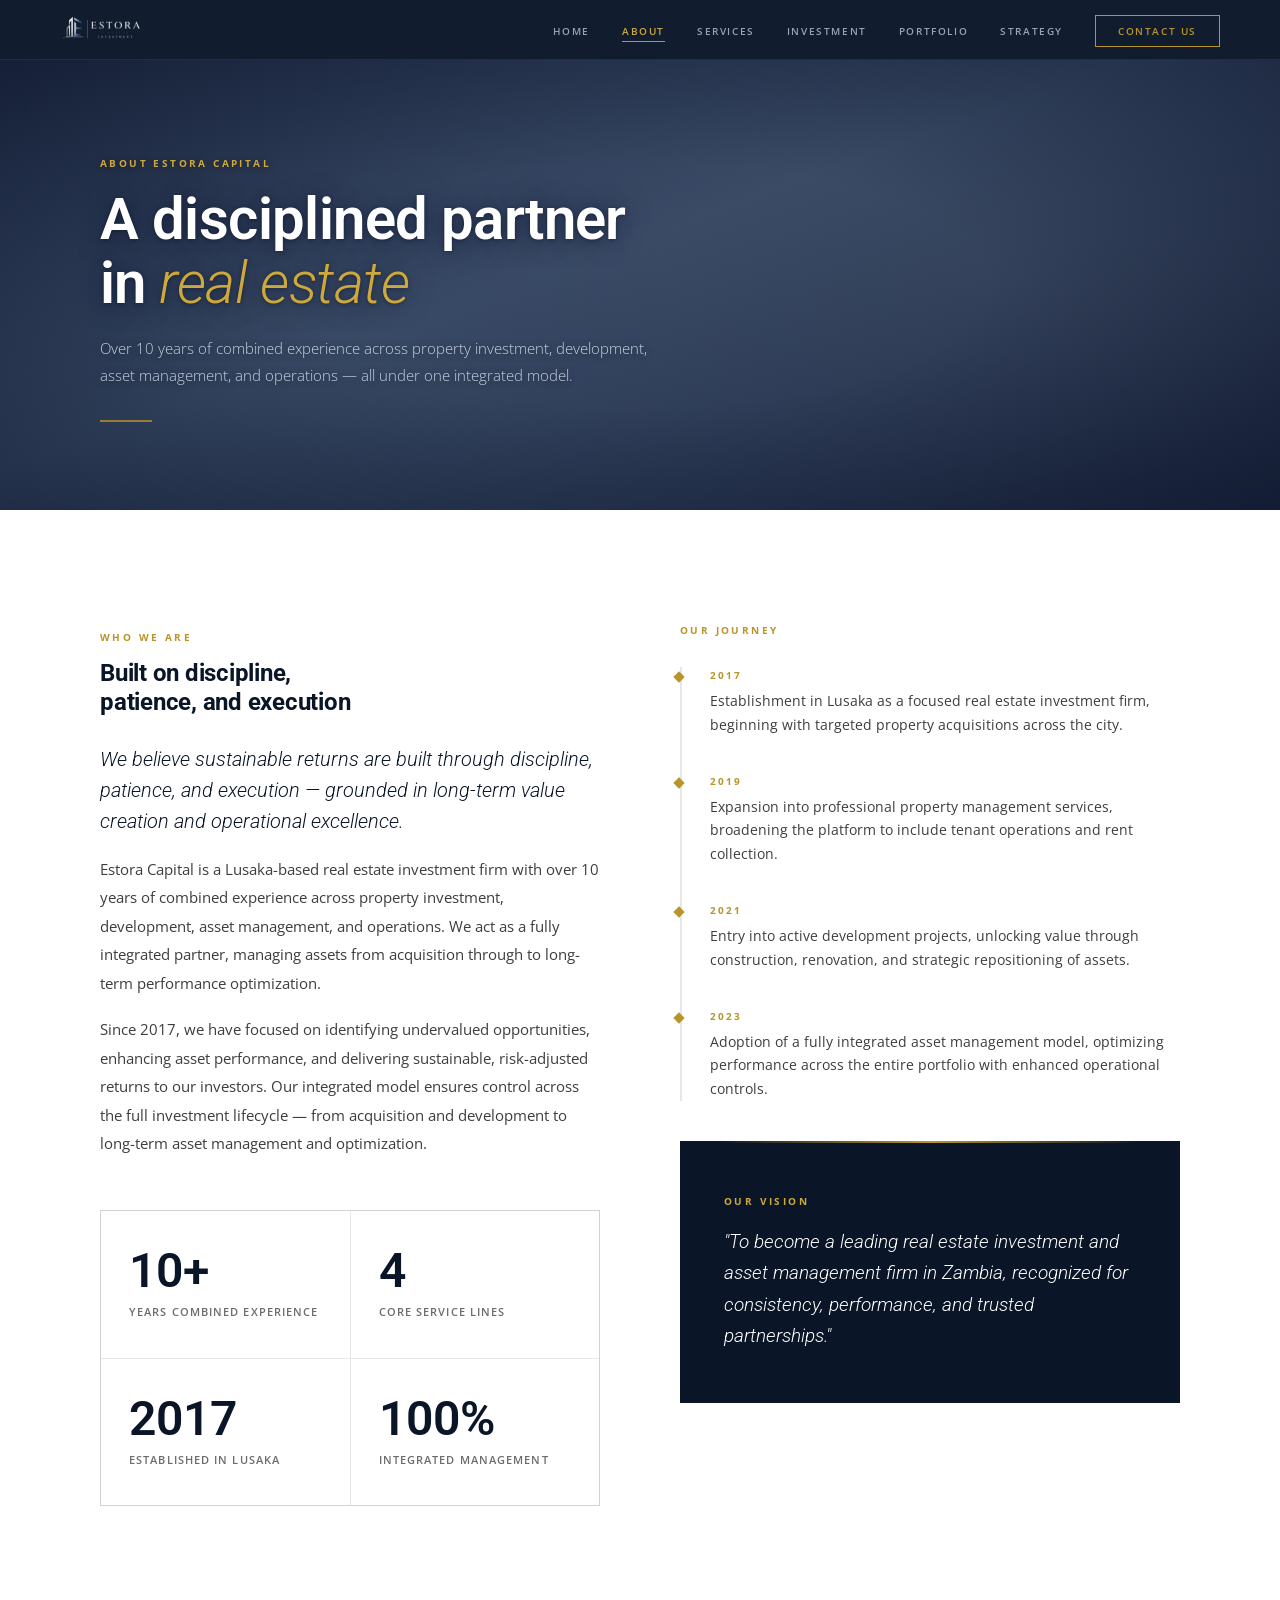
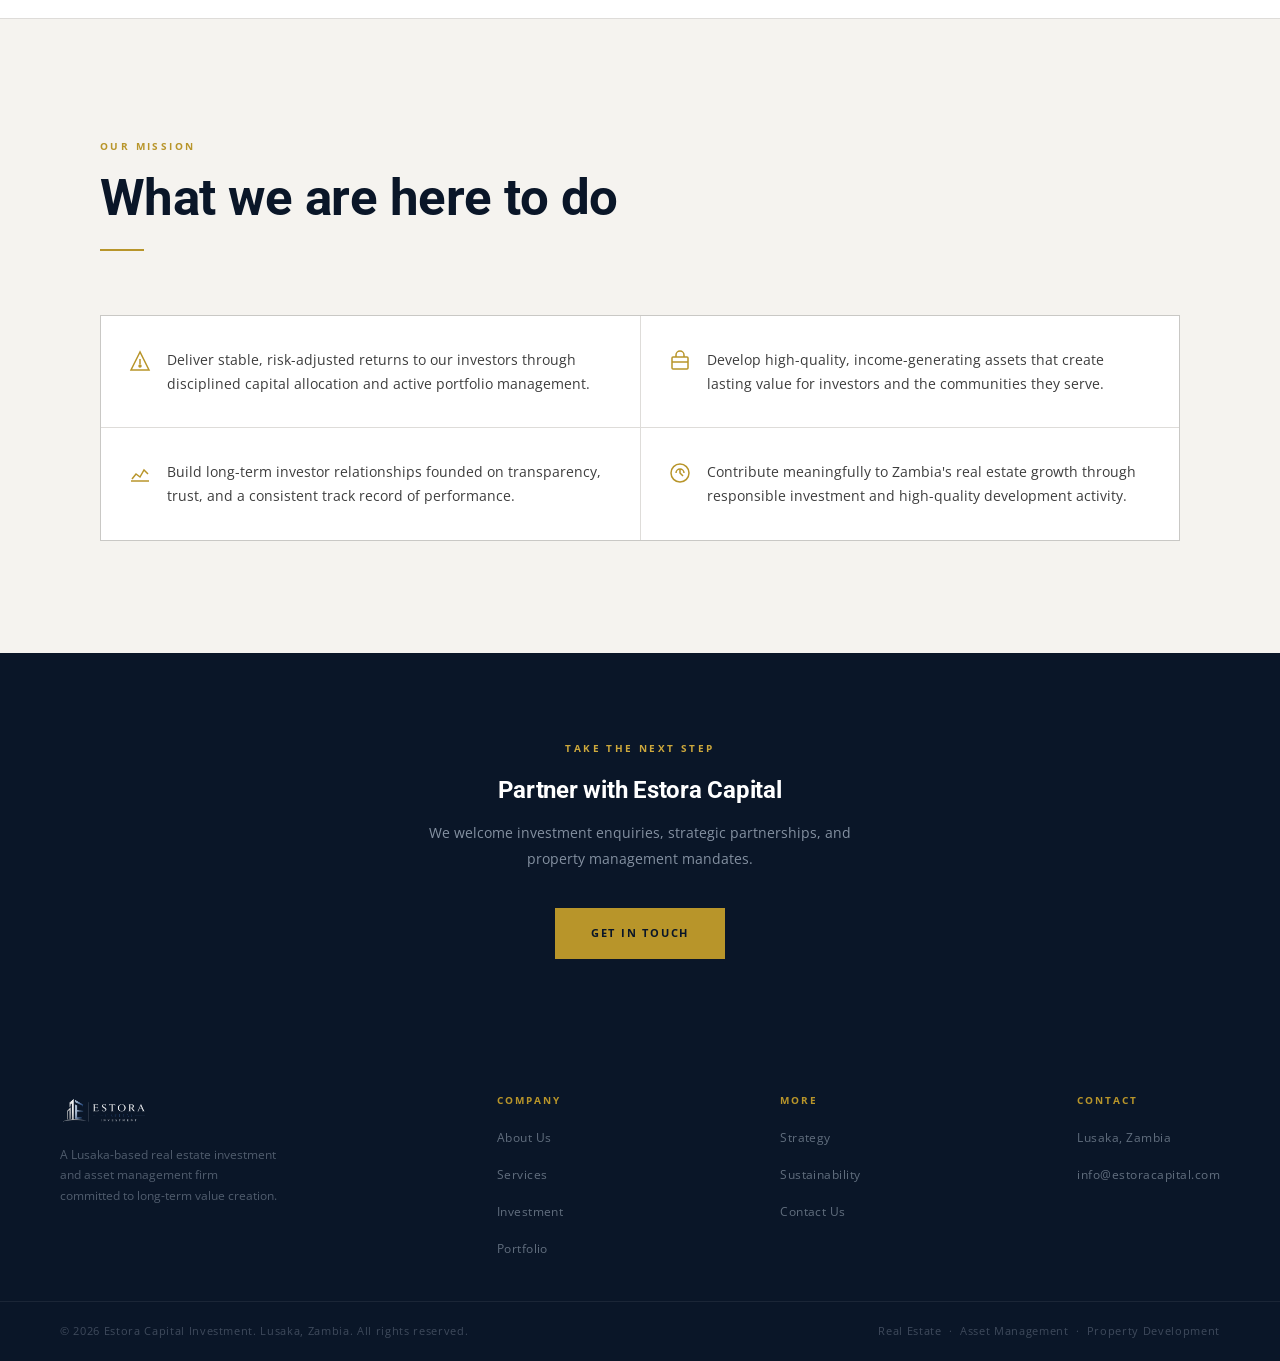
==== commit ed756964: "Update about.html" ====
--- a/about.html
+++ b/about.html
@@ -49,6 +49,7 @@
   font-weight: 400;
   overflow-x: hidden;
   line-height: 1.7;
+  padding-top: 60px; /* offset for fixed nav */
 }
 
 /* ══════════════════════════════════════════
@@ -124,10 +125,8 @@
   border-bottom: 1px solid rgba(192,169,106,0.15);
   padding: 28px 28px 36px; z-index: 999;
   flex-direction: column; gap: 0;
-  transform: translateY(-8px); opacity: 0;
-  transition: transform 0.3s, opacity 0.3s;
-}
-.nav-drawer.open { display: flex; transform: translateY(0); opacity: 1; }
+}
+.nav-drawer.open { display: flex; }
 .nav-drawer a {
   display: block; font-family: 'Open Sans', sans-serif; font-size: 12px; font-weight: 600;
   letter-spacing: 0.14em; text-transform: uppercase;
@@ -198,7 +197,7 @@
   display: flex;
   align-items: center;
   background: #0d1f3c;
-  padding: 60px 0 0;
+  padding: 60px 0;
 }
 
 /* Decorative glow */
@@ -222,18 +221,21 @@
   to   { transform: scale(1.06); }
 }
 
-/* White tint + blue cast + darkening gradient — matches index.html exactly */
+/* White tint layer — sits above photo, below overlay */
+.page-hero-tint {
+  position: absolute; inset: 0; z-index: 2; pointer-events: none;
+  background: rgba(255, 255, 255, 0.30);
+}
+
+/* Dark gradient overlay — sits above tint */
 .page-hero-overlay {
-  position: absolute; inset: 0; z-index: 2; pointer-events: none;
-  background:
-    rgba(255, 255, 255, 0.28),
-    rgba(30, 80, 160, 0.18),
-    linear-gradient(
-      160deg,
-      rgba(8, 20, 50, 0.65) 0%,
-      rgba(12, 35, 75, 0.40) 45%,
-      rgba(8, 18, 46, 0.72) 100%
-    );
+  position: absolute; inset: 0; z-index: 3; pointer-events: none;
+  background: linear-gradient(
+    160deg,
+    rgba(8, 20, 50, 0.65) 0%,
+    rgba(12, 35, 75, 0.40) 45%,
+    rgba(8, 18, 46, 0.72) 100%
+  );
 }
 /* Edge vignette */
 .page-hero-overlay::after {
@@ -243,7 +245,7 @@
 }
 
 /* Text inside hero */
-.page-hero-inner { position: relative; z-index: 3; width: 100%; }
+.page-hero-inner { position: relative; z-index: 4; width: 100%; }
 .page-hero .label { color: var(--gold-light); text-shadow: 0 1px 6px rgba(0,0,0,0.4); }
 .page-hero h1 {
   font-family: 'Roboto', sans-serif;
@@ -468,6 +470,7 @@
 <!-- PAGE HERO -->
 <section class="page-hero">
   <div class="page-hero-bg" aria-hidden="true"></div>
+  <div class="page-hero-tint" aria-hidden="true"></div>
   <div class="page-hero-overlay" aria-hidden="true"></div>
   <div class="container page-hero-inner">
     <span class="label">About Estora Capital</span>
@@ -585,13 +588,14 @@
   </div>
 </footer>
 
-<script src="shared.js"></script>
 <script>
 // Reveal on scroll
 (function() {
   const els = document.querySelectorAll('.reveal');
   const io = new IntersectionObserver((entries) => {
-    entries.forEach(e => { if (e.isIntersecting) { e.target.classList.add('visible'); io.unobserve(e.target); } });
+    entries.forEach(e => {
+      if (e.isIntersecting) { e.target.classList.add('visible'); io.unobserve(e.target); }
+    });
   }, { threshold: 0.12 });
   els.forEach(el => io.observe(el));
 })();
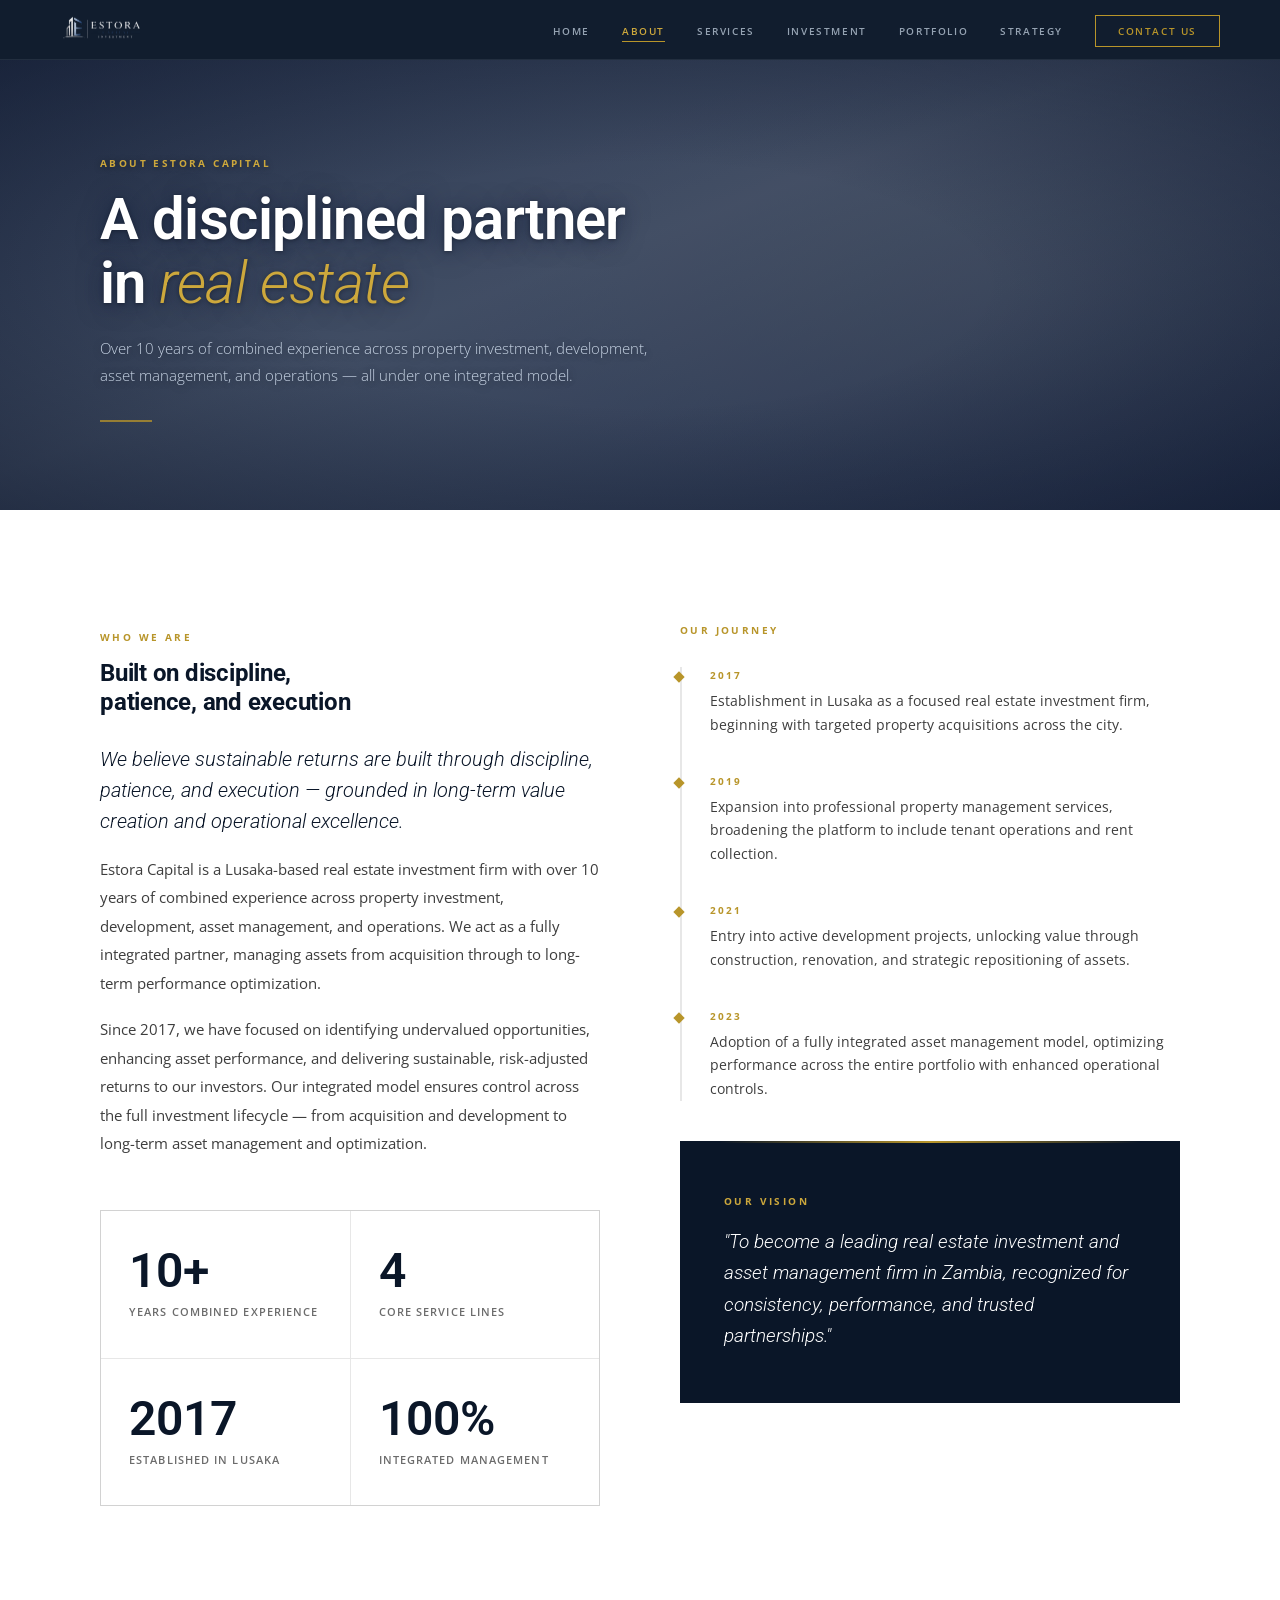
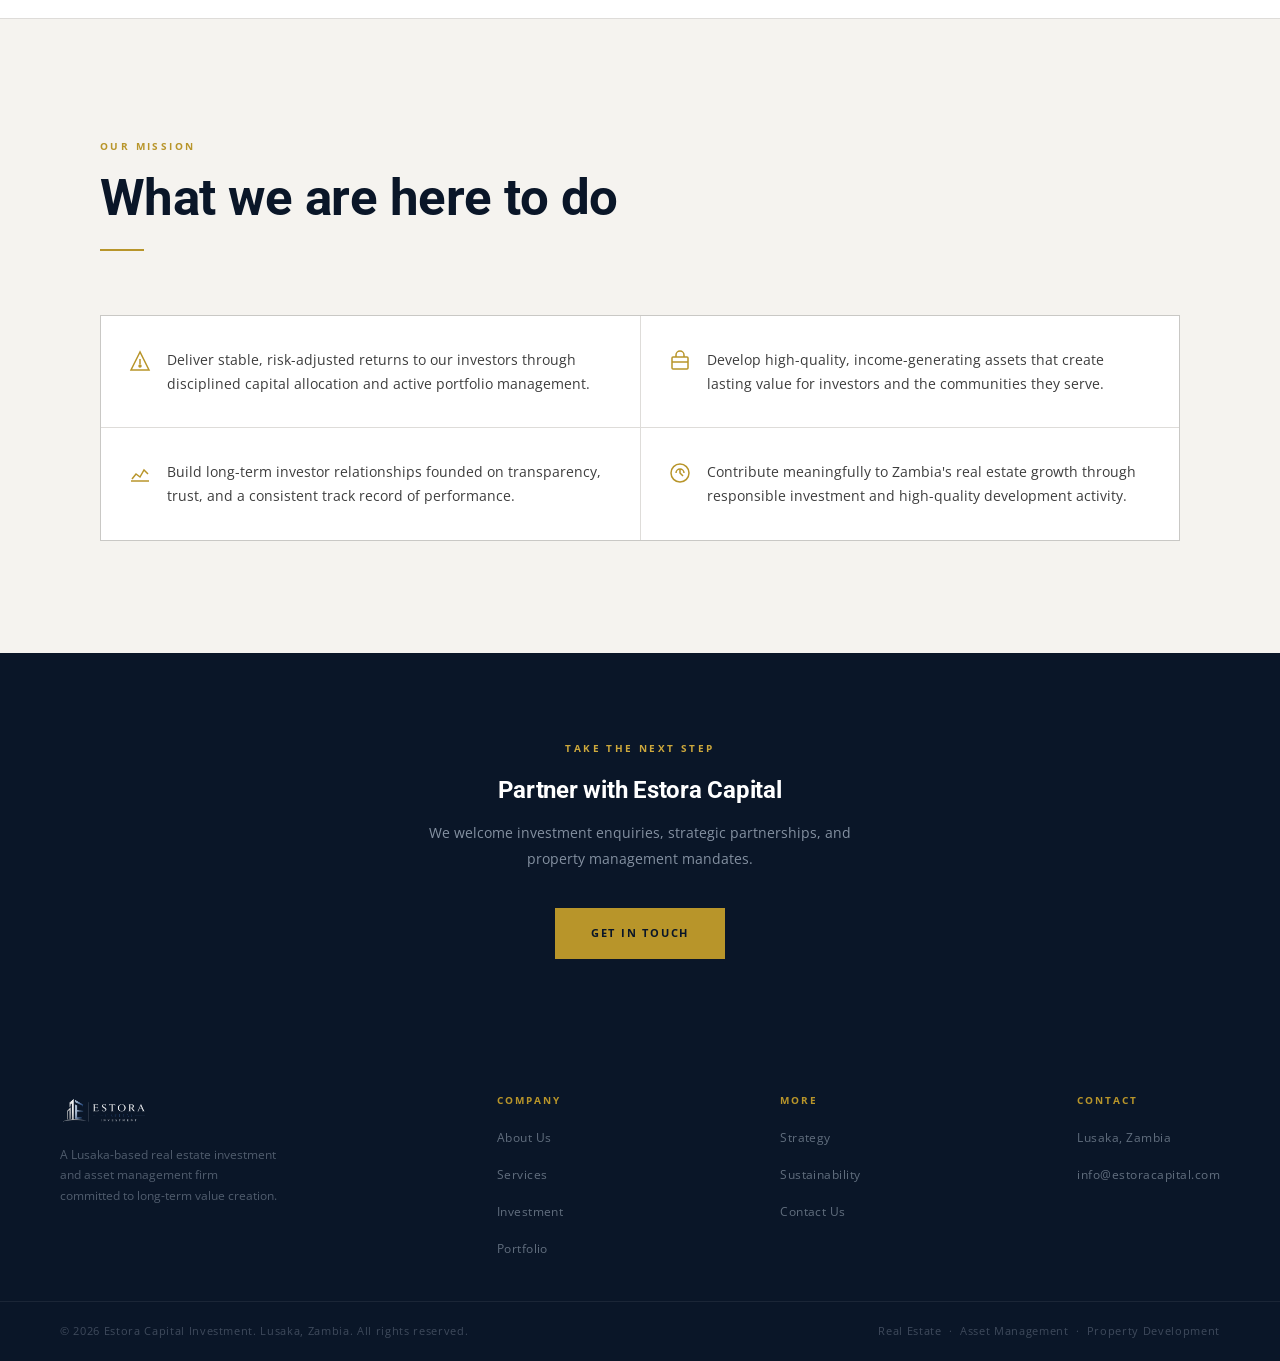
==== commit 7ee950a4: "Update about.html" ====
--- a/about.html
+++ b/about.html
@@ -227,14 +227,14 @@
   background: rgba(255, 255, 255, 0.30);
 }
 
-/* Dark gradient overlay — sits above tint */
+/* Dark gradient overlay — sits above tint, no blue cast */
 .page-hero-overlay {
   position: absolute; inset: 0; z-index: 3; pointer-events: none;
   background: linear-gradient(
     160deg,
-    rgba(8, 20, 50, 0.65) 0%,
-    rgba(12, 35, 75, 0.40) 45%,
-    rgba(8, 18, 46, 0.72) 100%
+    rgba(8, 20, 50, 0.55) 0%,
+    rgba(8, 20, 50, 0.28) 45%,
+    rgba(8, 20, 50, 0.62) 100%
   );
 }
 /* Edge vignette */
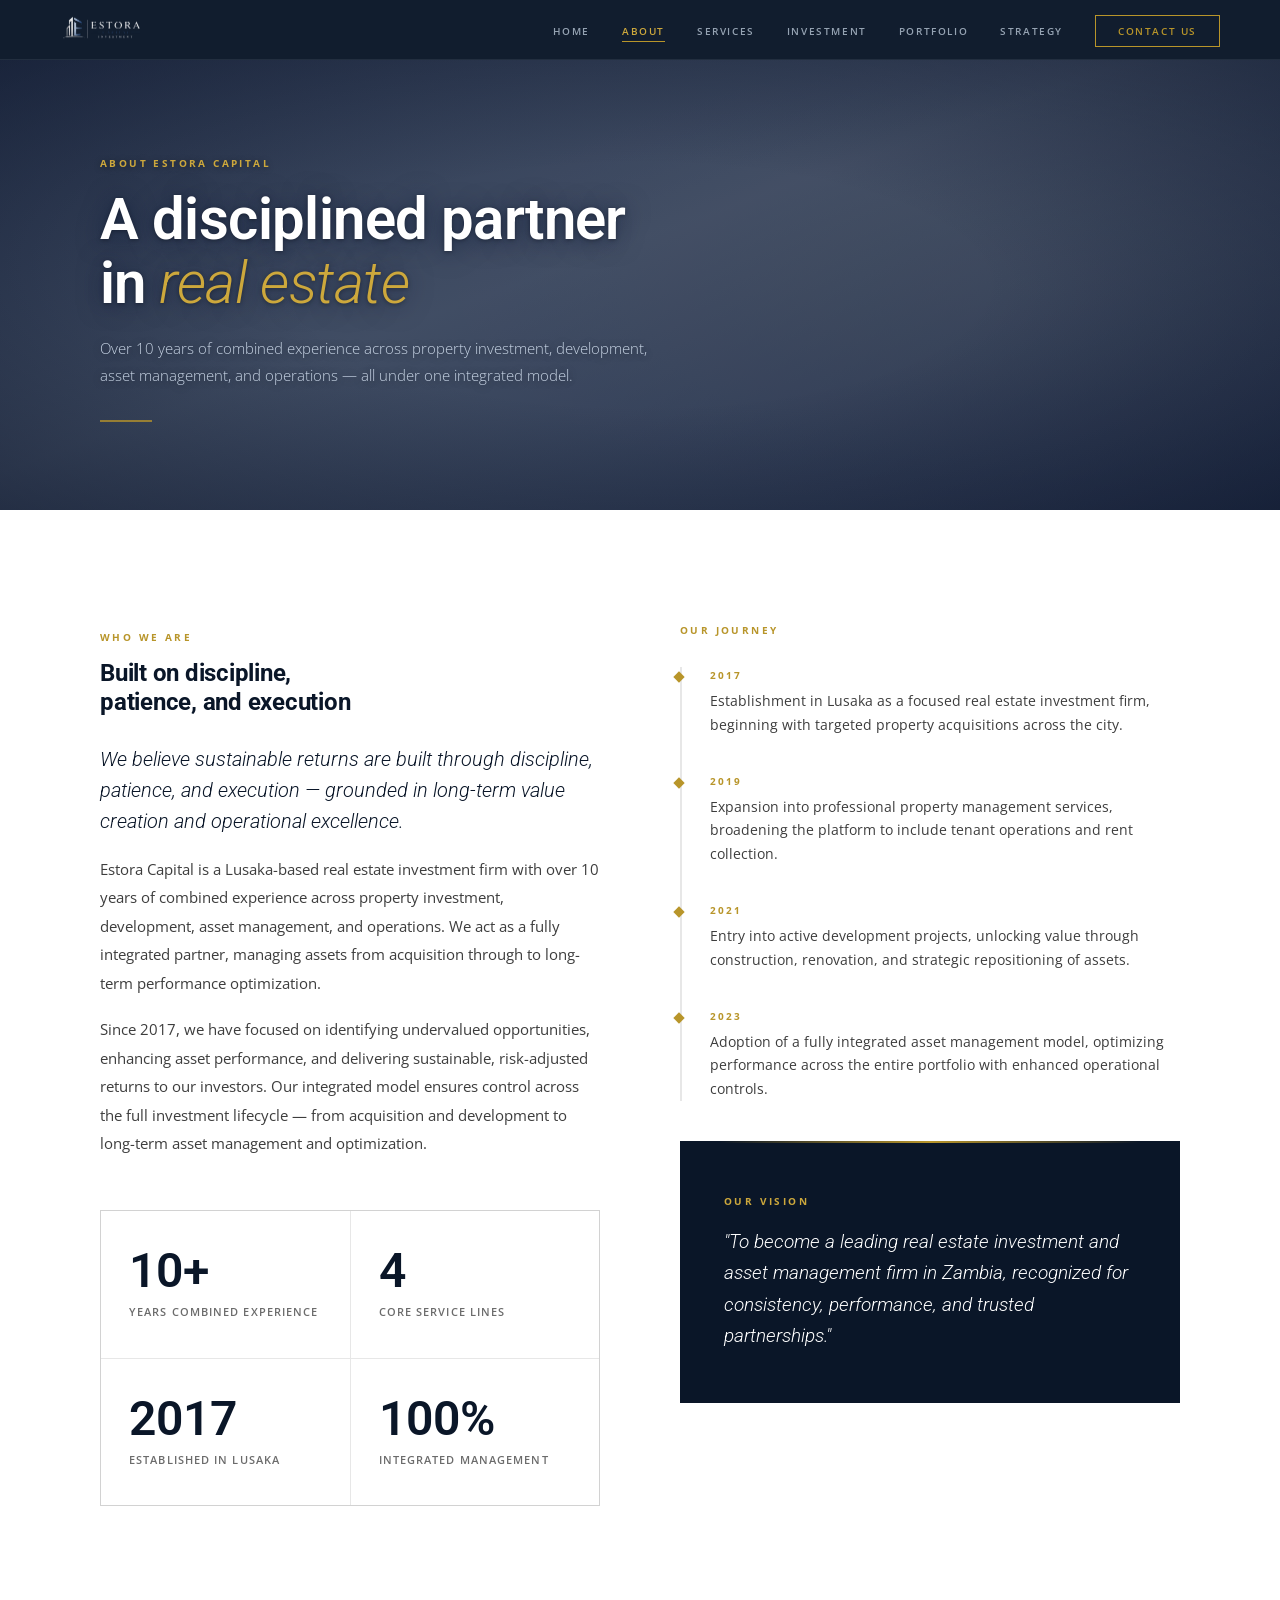
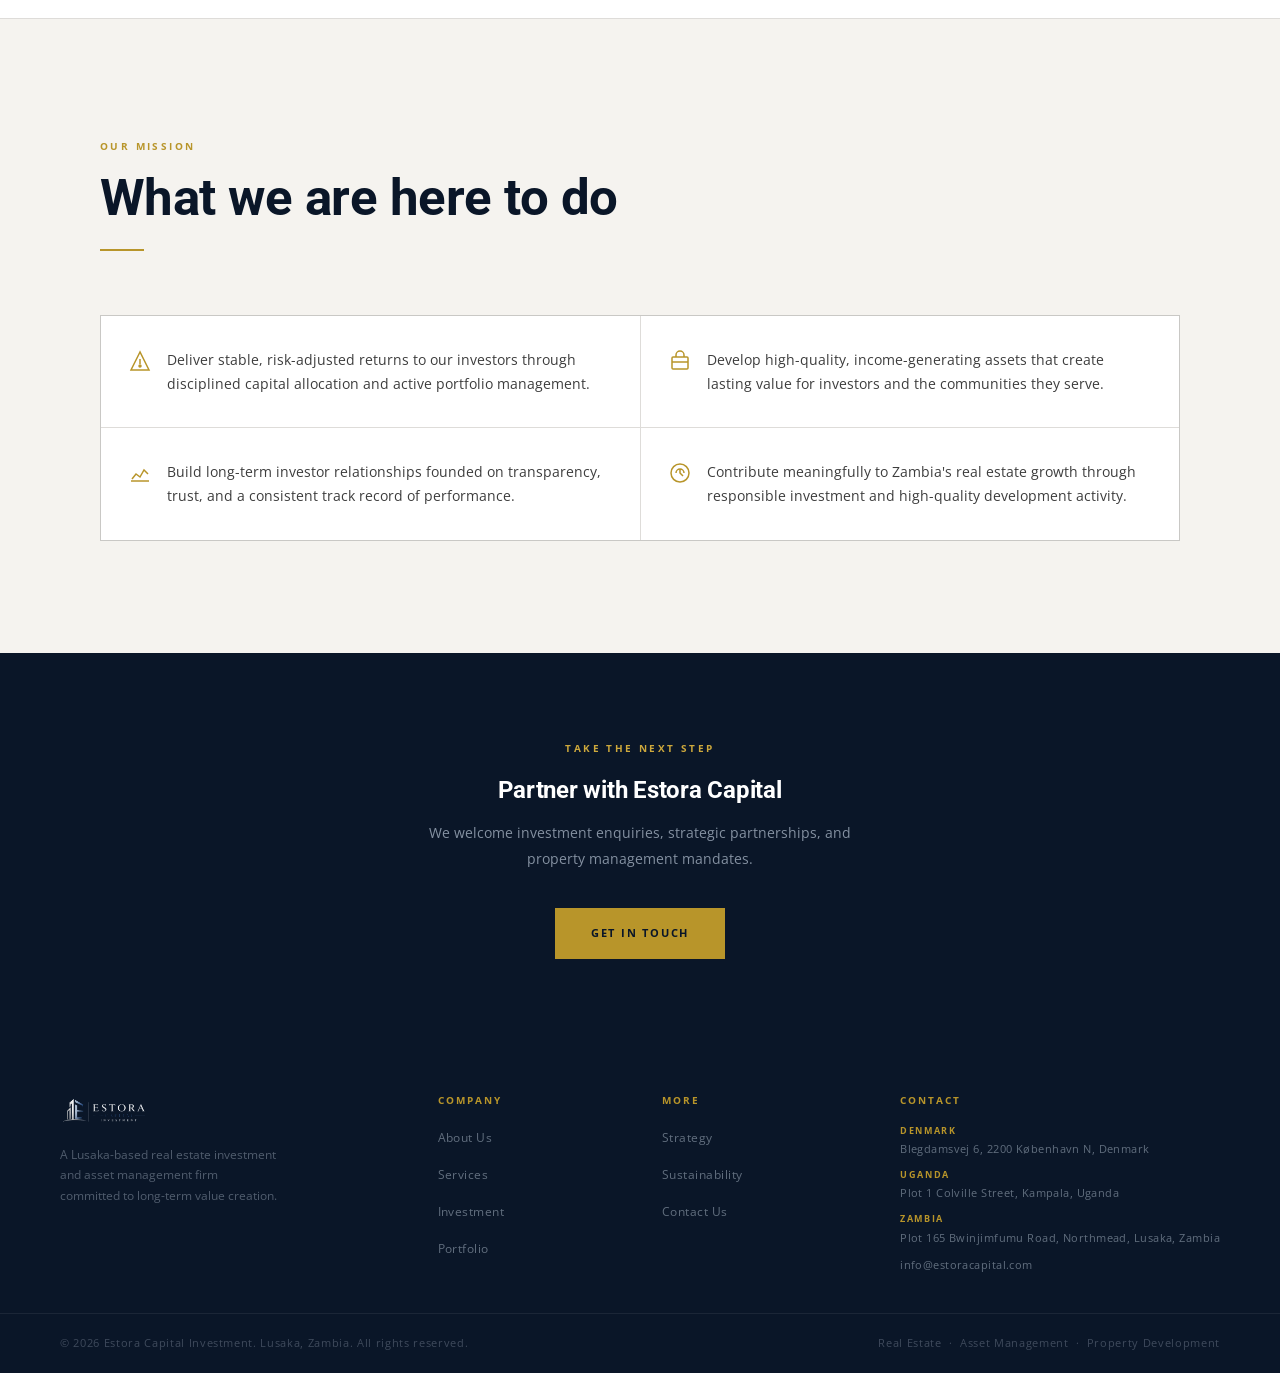
==== commit 38db9f05: "Update about.html" ====
--- a/about.html
+++ b/about.html
@@ -191,13 +191,12 @@
    PAGE HERO — IMAGE VARIANT
    ══════════════════════════════════════════ */
 .page-hero {
+  height: 50vh; min-height: 280px; padding: 0;
   position: relative;
   overflow: hidden;
-  min-height: 50vh;
   display: flex;
   align-items: center;
   background: #0d1f3c;
-  padding: 60px 0;
 }
 
 /* Decorative glow */
@@ -210,7 +209,7 @@
 /* Photo layer — Ken Burns zoom */
 .page-hero-bg {
   position: absolute; inset: 0; z-index: 0;
-  background-image: url('https://i.imgur.com/icnPnCW.jpeg');
+  background-image: url('https://i.imgur.com/7CAnac8.jpeg');
   background-size: cover;
   background-position: center 40%;
   background-repeat: no-repeat;
@@ -437,6 +436,18 @@
   .container { padding: 0 18px; }
   .page-hero { min-height: 38vh; }
   .page-hero h1 { font-size: 22px; }
+}
+
+.footer-addresses li {
+  display: flex; flex-direction: column; gap: 2px;
+}
+.footer-addr-label {
+  font-family: 'Open Sans', sans-serif; font-size: 9px; font-weight: 700;
+  letter-spacing: 0.18em; text-transform: uppercase; color: var(--gold);
+  display: block;
+}
+.footer-addresses li a {
+  font-size: 11px; line-height: 1.55;
 }
 </style>
 </head>
@@ -580,7 +591,24 @@
     </div>
     <div class="footer-links-group"><h4>Company</h4><ul class="footer-links"><li><a href="about.html">About Us</a></li><li><a href="services.html">Services</a></li><li><a href="investment.html">Investment</a></li><li><a href="portfolio.html">Portfolio</a></li></ul></div>
     <div class="footer-links-group"><h4>More</h4><ul class="footer-links"><li><a href="strategy.html">Strategy</a></li><li><a href="sustainability.html">Sustainability</a></li><li><a href="contact.html">Contact Us</a></li></ul></div>
-    <div class="footer-links-group"><h4>Contact</h4><ul class="footer-links"><li><a href="#">Lusaka, Zambia</a></li><li><a href="mailto:info@estoracapital.com">info@estoracapital.com</a></li></ul></div>
+        <div class="footer-links-group">
+      <h4>Contact</h4>
+      <ul class="footer-links footer-addresses">
+        <li>
+          <span class="footer-addr-label">Denmark</span>
+          <a href="#">Blegdamsvej 6, 2200 K&#248;benhavn N, Denmark</a>
+        </li>
+        <li>
+          <span class="footer-addr-label">Uganda</span>
+          <a href="#">Plot 1 Colville Street, Kampala, Uganda</a>
+        </li>
+        <li>
+          <span class="footer-addr-label">Zambia</span>
+          <a href="#">Plot 165 Bwinjimfumu Road, Northmead, Lusaka, Zambia</a>
+        </li>
+        <li><a href="mailto:info@estoracapital.com">info@estoracapital.com</a></li>
+      </ul>
+    </div>
   </div>
   <div class="footer-bottom">
     <p class="footer-copy">&copy; 2026 Estora Capital Investment. Lusaka, Zambia. All rights reserved.</p>
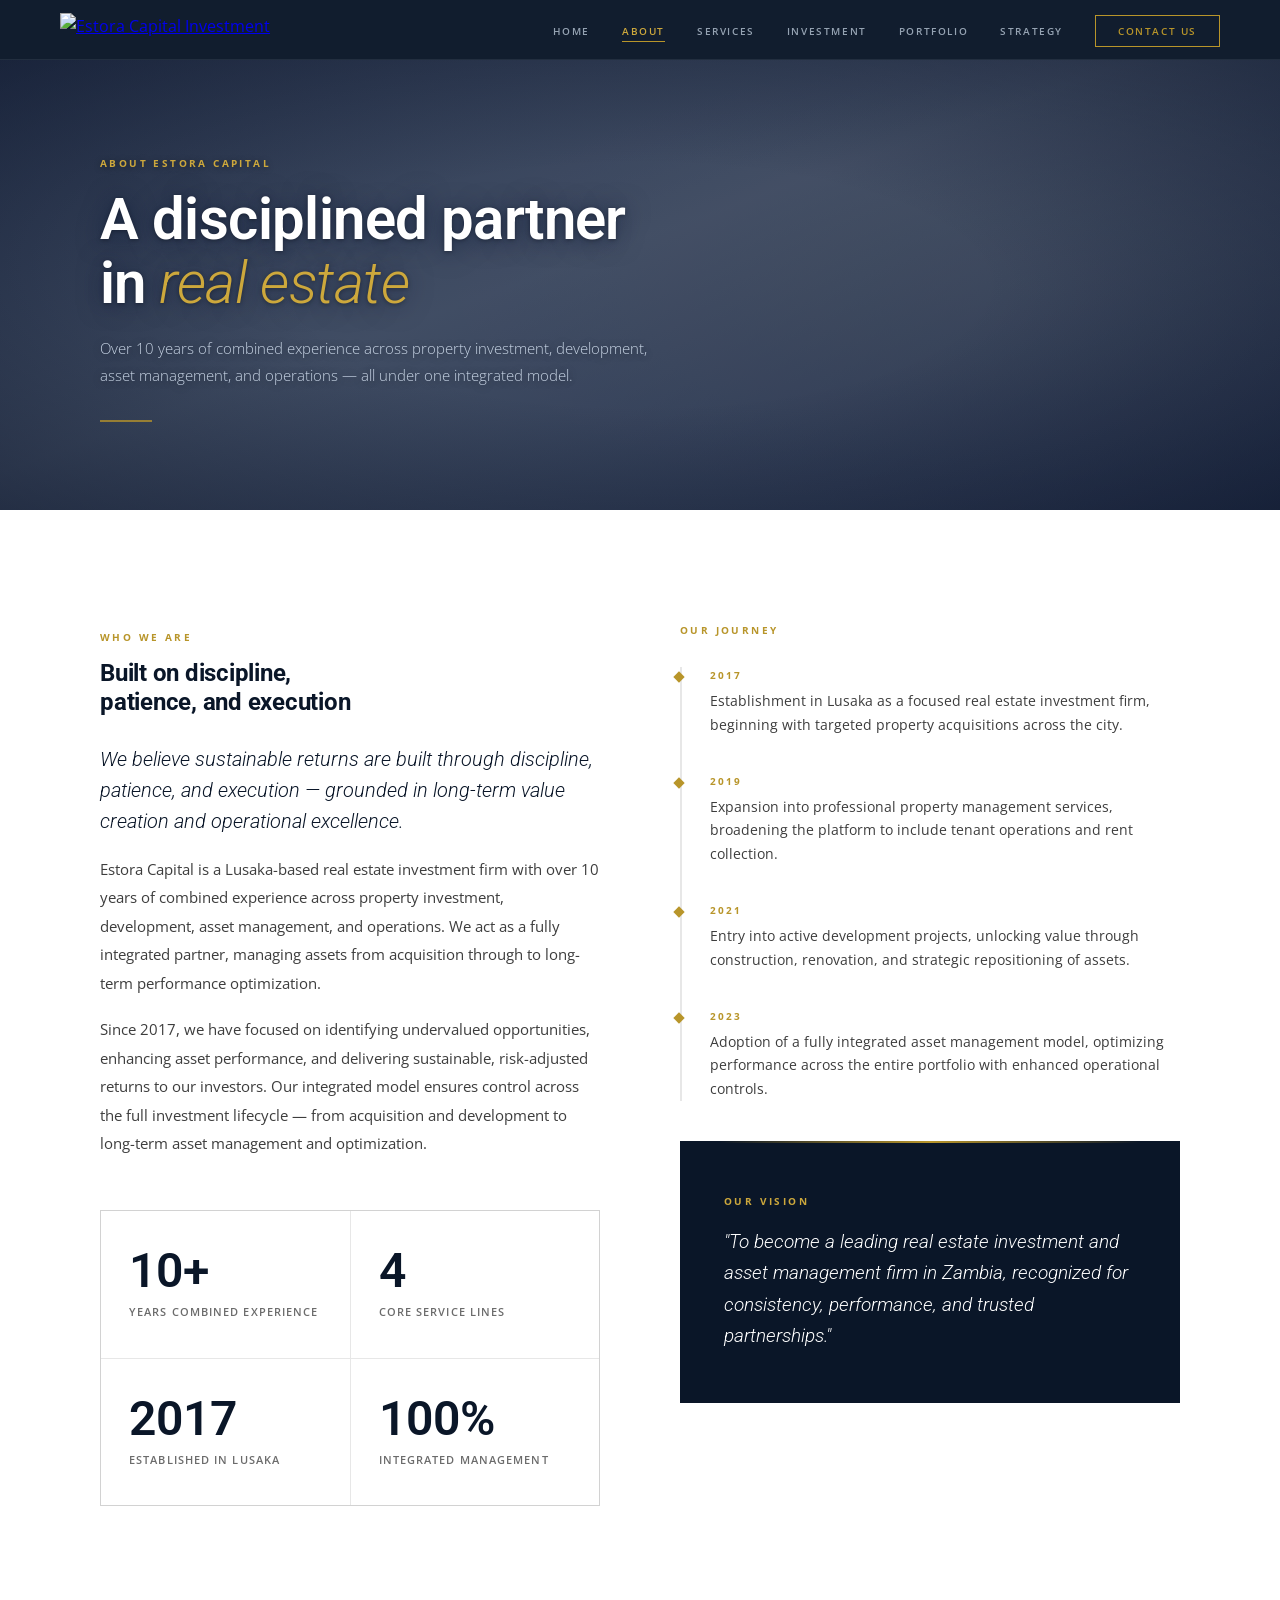
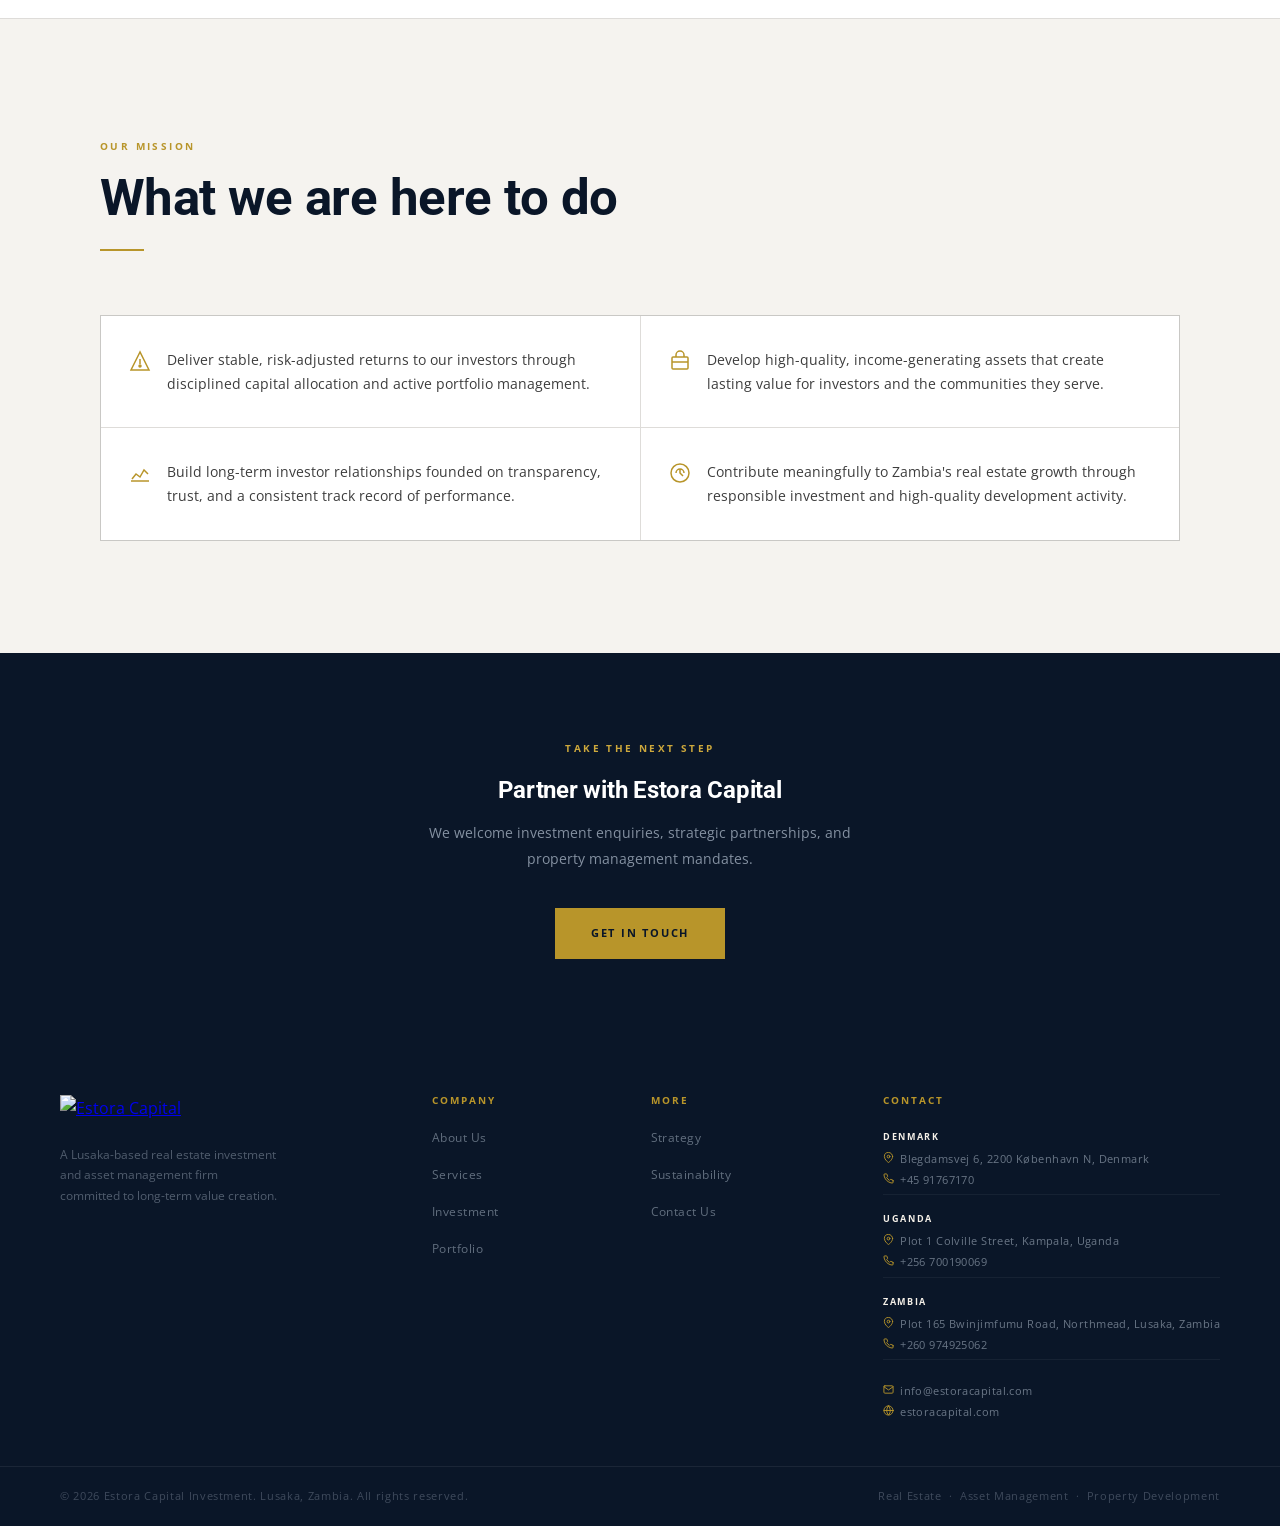
==== commit 58037bcd: "Update about.html" ====
--- a/about.html
+++ b/about.html
@@ -4,7 +4,7 @@
 <meta charset="UTF-8">
 <meta name="viewport" content="width=device-width, initial-scale=1.0">
 <title>About Estora Capital Investment</title>
-<link rel="icon" type="image/png" href="assets/logo.png">
+<link rel="icon" type="image/png" href="https://i.imgur.com/ZSgjSrR.png">
 <link rel="preconnect" href="https://fonts.googleapis.com">
 <link rel="preconnect" href="https://fonts.gstatic.com" crossorigin>
 <link href="https://fonts.googleapis.com/css2?family=Roboto:ital,wght@0,300;0,400;0,500;0,600;0,700;1,300;1,400&family=Open+Sans:wght@300;400;500;600;700&display=swap" rel="stylesheet">
@@ -438,24 +438,34 @@
   .page-hero h1 { font-size: 22px; }
 }
 
+
 .footer-addresses li {
-  display: flex; flex-direction: column; gap: 2px;
-}
+  display: flex; flex-direction: column; gap: 4px; padding: 6px 0;
+  border-bottom: 1px solid rgba(255,255,255,0.05);
+}
+.footer-addresses li:last-child { border-bottom: none; }
 .footer-addr-label {
   font-family: 'Open Sans', sans-serif; font-size: 9px; font-weight: 700;
-  letter-spacing: 0.18em; text-transform: uppercase; color: var(--gold);
-  display: block;
-}
-.footer-addresses li a {
-  font-size: 11px; line-height: 1.55;
-}
+  letter-spacing: 0.18em; text-transform: uppercase;
+  color: #F5F0E8;
+  display: block; margin-bottom: 2px;
+}
+.footer-addr-line {
+  display: flex; align-items: flex-start; gap: 6px;
+}
+.footer-addr-line a {
+  font-size: 11px !important; line-height: 1.55; color: rgba(184,197,212,0.55) !important;
+}
+.footer-addr-line a:hover { color: var(--gold) !important; }
+.footer-contact-info { margin-top: 6px; }
+
 </style>
 </head>
 <body class="page-about">
 
 <!-- NAV -->
 <nav>
-  <a href="index.html" class="nav-logo"><img src="assets/logo.png" alt="Estora Capital Investment"></a>
+  <a href="index.html" class="nav-logo"><img src="https://i.imgur.com/ZSgjSrR.png" alt="Estora Capital Investment"></a>
   <ul class="nav-links">
     <li><a href="index.html">Home</a></li>
     <li><a href="about.html" class="active">About</a></li>
@@ -586,27 +596,57 @@
 <footer>
   <div class="footer-top">
     <div>
-      <a href="index.html"><img src="assets/logo.png" alt="Estora Capital" style="height:36px;display:block;margin-bottom:14px;"></a>
+      <a href="index.html"><img src="https://i.imgur.com/ZSgjSrR.png" alt="Estora Capital" style="height:36px;display:block;margin-bottom:14px;"></a>
       <p class="footer-tagline">A Lusaka-based real estate investment and asset management firm committed to long-term value creation.</p>
     </div>
     <div class="footer-links-group"><h4>Company</h4><ul class="footer-links"><li><a href="about.html">About Us</a></li><li><a href="services.html">Services</a></li><li><a href="investment.html">Investment</a></li><li><a href="portfolio.html">Portfolio</a></li></ul></div>
     <div class="footer-links-group"><h4>More</h4><ul class="footer-links"><li><a href="strategy.html">Strategy</a></li><li><a href="sustainability.html">Sustainability</a></li><li><a href="contact.html">Contact Us</a></li></ul></div>
-        <div class="footer-links-group">
+            <div class="footer-links-group">
       <h4>Contact</h4>
       <ul class="footer-links footer-addresses">
         <li>
           <span class="footer-addr-label">Denmark</span>
-          <a href="#">Blegdamsvej 6, 2200 K&#248;benhavn N, Denmark</a>
+          <span class="footer-addr-line">
+            <svg width="11" height="11" viewBox="0 0 24 24" fill="none" stroke="currentColor" stroke-width="2" stroke-linecap="round" stroke-linejoin="round" style="flex-shrink:0;margin-top:2px;color:var(--gold)"><path d="M21 10c0 7-9 13-9 13S3 17 3 10a9 9 0 0 1 18 0z"/><circle cx="12" cy="10" r="3"/></svg>
+            <a href="#">Blegdamsvej 6, 2200 K&#248;benhavn N, Denmark</a>
+          </span>
+          <span class="footer-addr-line">
+            <svg width="11" height="11" viewBox="0 0 24 24" fill="none" stroke="currentColor" stroke-width="2" stroke-linecap="round" stroke-linejoin="round" style="flex-shrink:0;margin-top:2px;color:var(--gold)"><path d="M22 16.92v3a2 2 0 0 1-2.18 2 19.79 19.79 0 0 1-8.63-3.07 19.5 19.5 0 0 1-6-6A19.79 19.79 0 0 1 2.12 4.18 2 2 0 0 1 4.11 2h3a2 2 0 0 1 2 1.72c.127.96.361 1.903.7 2.81a2 2 0 0 1-.45 2.11L8.09 9.91a16 16 0 0 0 6 6l1.27-1.27a2 2 0 0 1 2.11-.45c.907.339 1.85.573 2.81.7A2 2 0 0 1 22 16.92z"/></svg>
+            <a href="tel:+4591767170">+45 91767170</a>
+          </span>
         </li>
         <li>
           <span class="footer-addr-label">Uganda</span>
-          <a href="#">Plot 1 Colville Street, Kampala, Uganda</a>
+          <span class="footer-addr-line">
+            <svg width="11" height="11" viewBox="0 0 24 24" fill="none" stroke="currentColor" stroke-width="2" stroke-linecap="round" stroke-linejoin="round" style="flex-shrink:0;margin-top:2px;color:var(--gold)"><path d="M21 10c0 7-9 13-9 13S3 17 3 10a9 9 0 0 1 18 0z"/><circle cx="12" cy="10" r="3"/></svg>
+            <a href="#">Plot 1 Colville Street, Kampala, Uganda</a>
+          </span>
+          <span class="footer-addr-line">
+            <svg width="11" height="11" viewBox="0 0 24 24" fill="none" stroke="currentColor" stroke-width="2" stroke-linecap="round" stroke-linejoin="round" style="flex-shrink:0;margin-top:2px;color:var(--gold)"><path d="M22 16.92v3a2 2 0 0 1-2.18 2 19.79 19.79 0 0 1-8.63-3.07 19.5 19.5 0 0 1-6-6A19.79 19.79 0 0 1 2.12 4.18 2 2 0 0 1 4.11 2h3a2 2 0 0 1 2 1.72c.127.96.361 1.903.7 2.81a2 2 0 0 1-.45 2.11L8.09 9.91a16 16 0 0 0 6 6l1.27-1.27a2 2 0 0 1 2.11-.45c.907.339 1.85.573 2.81.7A2 2 0 0 1 22 16.92z"/></svg>
+            <a href="tel:+256700190069">+256 700190069</a>
+          </span>
         </li>
         <li>
           <span class="footer-addr-label">Zambia</span>
-          <a href="#">Plot 165 Bwinjimfumu Road, Northmead, Lusaka, Zambia</a>
+          <span class="footer-addr-line">
+            <svg width="11" height="11" viewBox="0 0 24 24" fill="none" stroke="currentColor" stroke-width="2" stroke-linecap="round" stroke-linejoin="round" style="flex-shrink:0;margin-top:2px;color:var(--gold)"><path d="M21 10c0 7-9 13-9 13S3 17 3 10a9 9 0 0 1 18 0z"/><circle cx="12" cy="10" r="3"/></svg>
+            <a href="#">Plot 165 Bwinjimfumu Road, Northmead, Lusaka, Zambia</a>
+          </span>
+          <span class="footer-addr-line">
+            <svg width="11" height="11" viewBox="0 0 24 24" fill="none" stroke="currentColor" stroke-width="2" stroke-linecap="round" stroke-linejoin="round" style="flex-shrink:0;margin-top:2px;color:var(--gold)"><path d="M22 16.92v3a2 2 0 0 1-2.18 2 19.79 19.79 0 0 1-8.63-3.07 19.5 19.5 0 0 1-6-6A19.79 19.79 0 0 1 2.12 4.18 2 2 0 0 1 4.11 2h3a2 2 0 0 1 2 1.72c.127.96.361 1.903.7 2.81a2 2 0 0 1-.45 2.11L8.09 9.91a16 16 0 0 0 6 6l1.27-1.27a2 2 0 0 1 2.11-.45c.907.339 1.85.573 2.81.7A2 2 0 0 1 22 16.92z"/></svg>
+            <a href="tel:+260974925062">+260 974925062</a>
+          </span>
         </li>
-        <li><a href="mailto:info@estoracapital.com">info@estoracapital.com</a></li>
+        <li class="footer-contact-info">
+          <span class="footer-addr-line">
+            <svg width="11" height="11" viewBox="0 0 24 24" fill="none" stroke="currentColor" stroke-width="2" stroke-linecap="round" stroke-linejoin="round" style="flex-shrink:0;margin-top:2px;color:var(--gold)"><path d="M4 4h16c1.1 0 2 .9 2 2v12c0 1.1-.9 2-2 2H4c-1.1 0-2-.9-2-2V6c0-1.1.9-2 2-2z"/><polyline points="22,6 12,13 2,6"/></svg>
+            <a href="mailto:info@estoracapital.com">info@estoracapital.com</a>
+          </span>
+          <span class="footer-addr-line">
+            <svg width="11" height="11" viewBox="0 0 24 24" fill="none" stroke="currentColor" stroke-width="2" stroke-linecap="round" stroke-linejoin="round" style="flex-shrink:0;margin-top:2px;color:var(--gold)"><circle cx="12" cy="12" r="10"/><path d="M2 12h20M12 2a15.3 15.3 0 0 1 4 10 15.3 15.3 0 0 1-4 10 15.3 15.3 0 0 1-4-10 15.3 15.3 0 0 1 4-10z"/></svg>
+            <a href="https://estoracapital.com" target="_blank" rel="noopener">estoracapital.com</a>
+          </span>
+        </li>
       </ul>
     </div>
   </div>
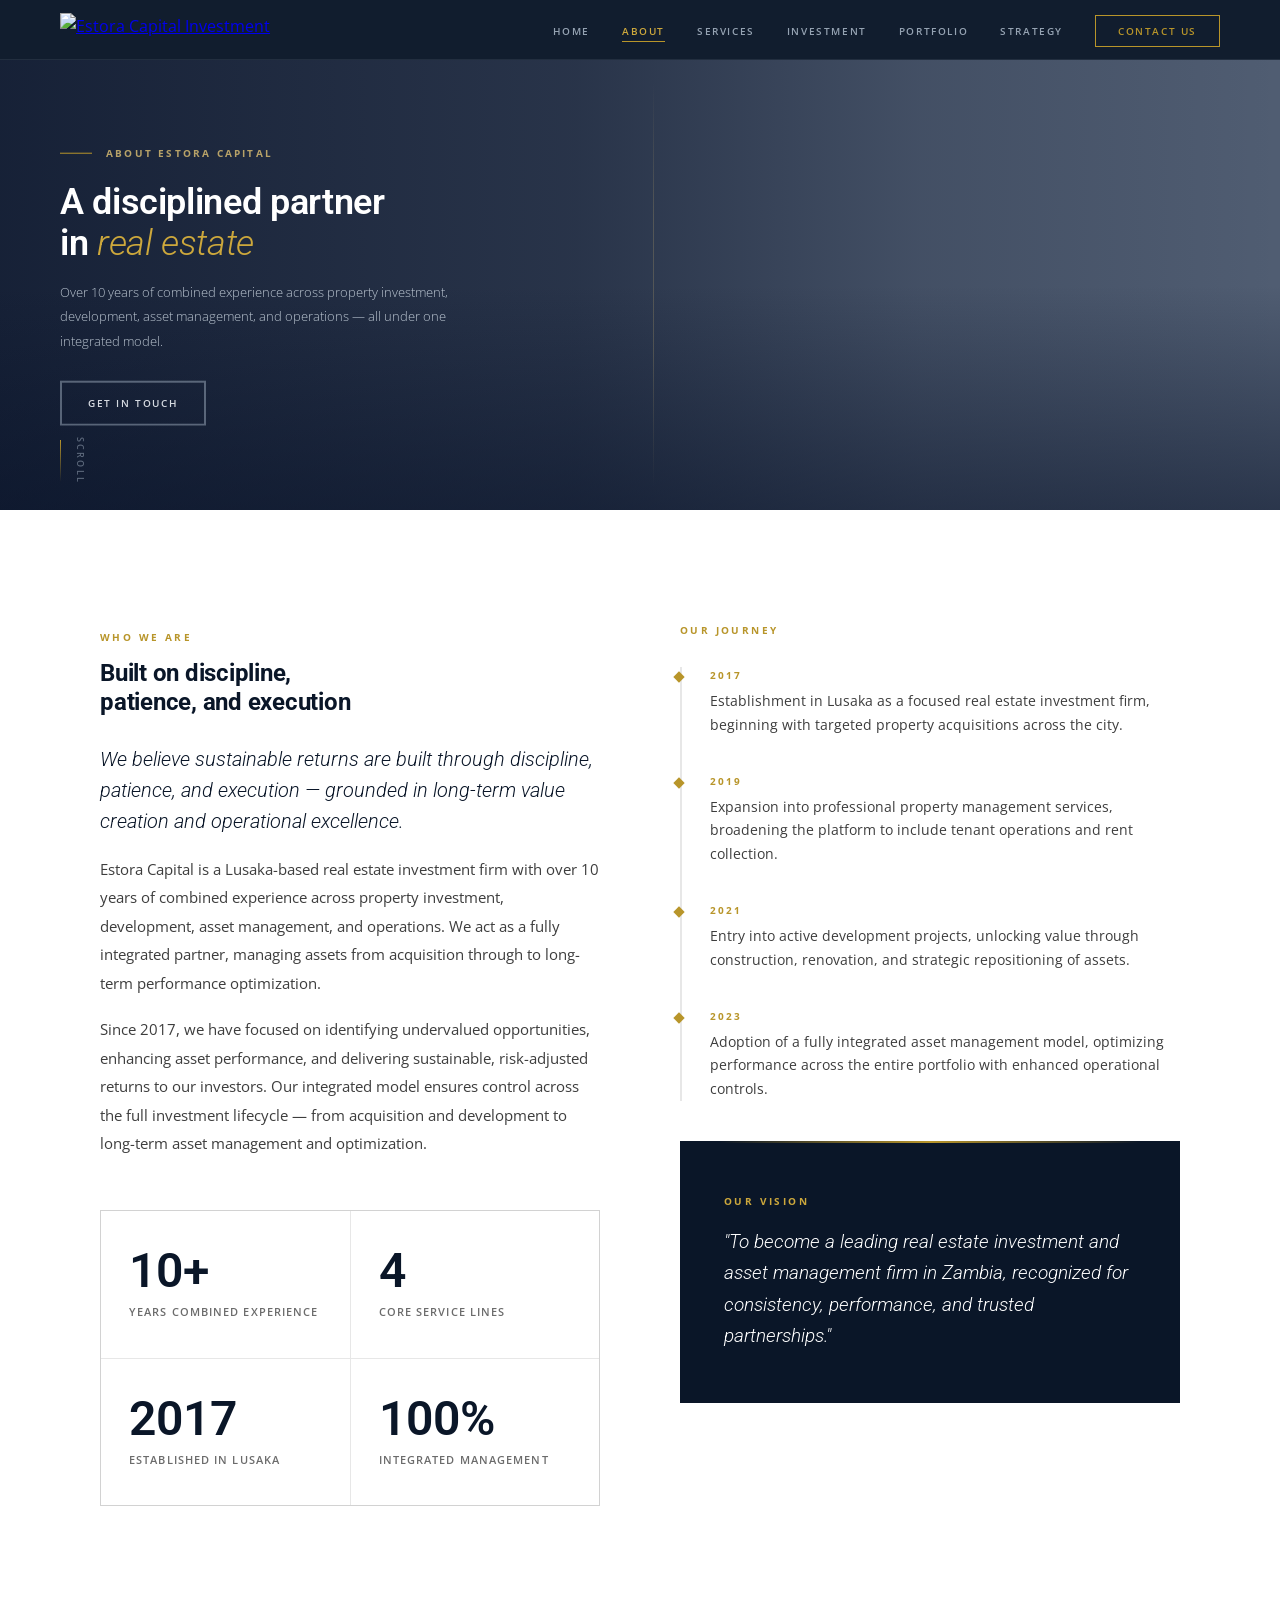
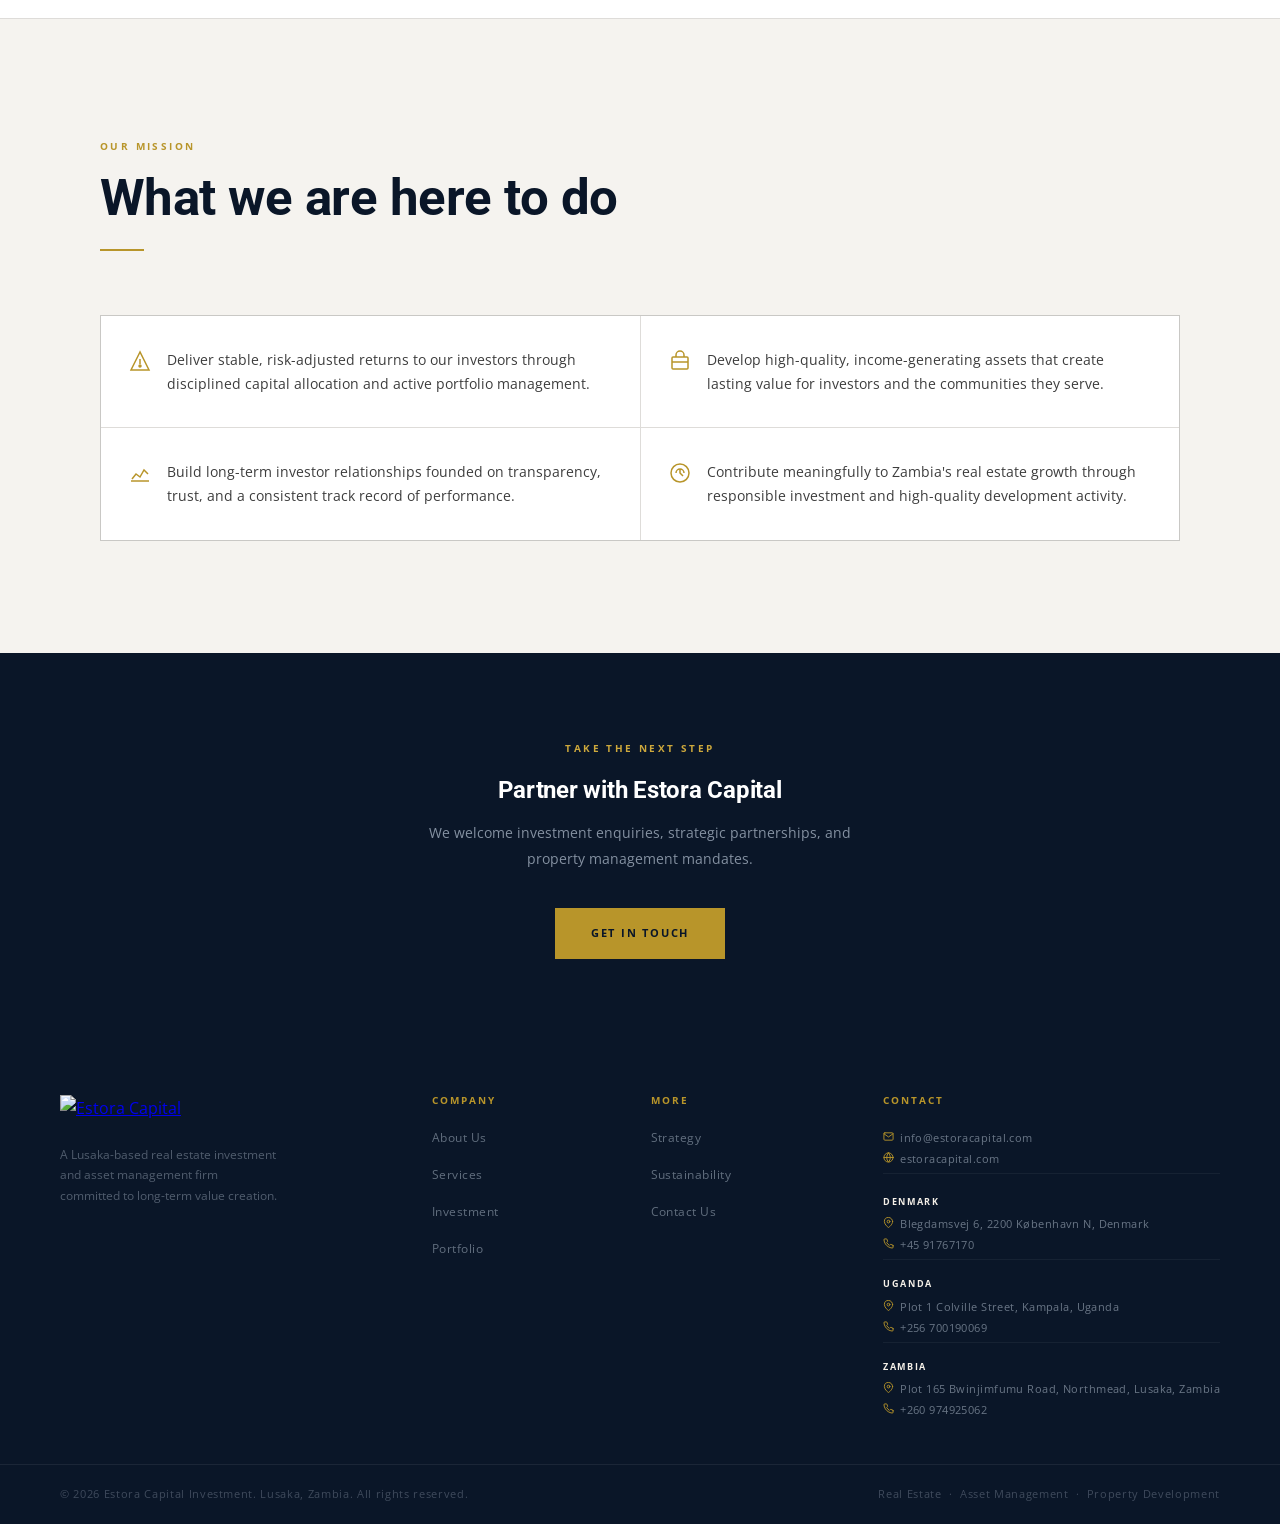
==== commit 70970610: "Update about.html" ====
--- a/about.html
+++ b/about.html
@@ -123,21 +123,20 @@
   display: none; position: fixed; top: 60px; left: 0; right: 0;
   background: rgba(8,17,33,0.99); backdrop-filter: blur(20px); -webkit-backdrop-filter: blur(20px);
   border-bottom: 1px solid rgba(192,169,106,0.15);
-  padding: 28px 28px 36px; z-index: 999;
-  flex-direction: column; gap: 0;
+  padding: 14px 20px 18px; z-index: 999; flex-direction: column; gap: 0;
 }
 .nav-drawer.open { display: flex; }
 .nav-drawer a {
-  display: block; font-family: 'Open Sans', sans-serif; font-size: 12px; font-weight: 600;
-  letter-spacing: 0.14em; text-transform: uppercase;
+  display: block; font-family: 'Open Sans', sans-serif; font-size: 10px; font-weight: 600;
+  letter-spacing: 0.12em; text-transform: uppercase;
   color: rgba(184,197,212,0.8); text-decoration: none;
-  padding: 16px 0; border-bottom: 1px solid rgba(184,197,212,0.08); transition: color 0.3s;
+  padding: 8px 0; border-bottom: 1px solid rgba(184,197,212,0.08); transition: color 0.3s;
 }
 .nav-drawer a:last-child { border-bottom: none; }
 .nav-drawer a:hover, .nav-drawer a.active { color: var(--gold); }
 .nav-drawer .drawer-cta {
-  margin-top: 20px; background: var(--gold); color: var(--navy) !important;
-  text-align: center; padding: 14px; font-weight: 700; border: none;
+  margin-top: 10px; background: var(--gold); color: var(--navy) !important;
+  text-align: center; padding: 8px; font-weight: 700; border: none;
 }
 
 /* ══════════════════════════════════════════
@@ -188,9 +187,9 @@
 .gold-divider { width: 100%; height: 1px; background: var(--line-dark); }
 
 /* ══════════════════════════════════════════
-   PAGE HERO — IMAGE VARIANT
-   ══════════════════════════════════════════ */
-.page-hero {
+   PAGE HERO
+   ══════════════════════════════════════════ */
+#page-hero {
   height: 50vh; min-height: 280px; padding: 0;
   position: relative;
   overflow: hidden;
@@ -199,76 +198,114 @@
   background: #0d1f3c;
 }
 
-/* Decorative glow */
-.page-hero::before {
-  content: '';
-  position: absolute; inset: 0; z-index: 1; pointer-events: none;
-  background: radial-gradient(ellipse 70% 80% at 80% 50%, rgba(192,169,106,0.07) 0%, transparent 65%);
-}
-
-/* Photo layer — Ken Burns zoom */
-.page-hero-bg {
+/* 1. Background photo */
+#page-hero .hero-bg {
   position: absolute; inset: 0; z-index: 0;
   background-image: url('https://i.imgur.com/7CAnac8.jpeg');
   background-size: cover;
-  background-position: center 40%;
+  background-position: center 30%;
   background-repeat: no-repeat;
-  animation: heroScale 16s ease-in-out infinite alternate;
-}
-@keyframes heroScale {
+  animation: heroKen 16s ease-in-out infinite alternate;
+}
+@keyframes heroKen {
   from { transform: scale(1); }
   to   { transform: scale(1.06); }
 }
 
-/* White tint layer — sits above photo, below overlay */
-.page-hero-tint {
+/* 2. White tint — sits directly above photo */
+#page-hero .hero-tint {
+  position: absolute; inset: 0; z-index: 1; pointer-events: none;
+  background: rgba(255, 255, 255, 0.28);
+}
+
+/* 3. Dark left-side gradient — keeps text legible */
+#page-hero .hero-overlay-left {
   position: absolute; inset: 0; z-index: 2; pointer-events: none;
-  background: rgba(255, 255, 255, 0.30);
-}
-
-/* Dark gradient overlay — sits above tint, no blue cast */
-.page-hero-overlay {
-  position: absolute; inset: 0; z-index: 3; pointer-events: none;
   background: linear-gradient(
-    160deg,
-    rgba(8, 20, 50, 0.55) 0%,
-    rgba(8, 20, 50, 0.28) 45%,
-    rgba(8, 20, 50, 0.62) 100%
+    to right,
+    rgba(8, 18, 40, 0.80) 0%,
+    rgba(8, 18, 40, 0.55) 45%,
+    rgba(8, 18, 40, 0.18) 72%,
+    transparent 100%
   );
 }
-/* Edge vignette */
-.page-hero-overlay::after {
-  content: '';
-  position: absolute; inset: 0;
-  background: radial-gradient(ellipse at center, transparent 38%, rgba(4, 12, 32, 0.45) 100%);
-}
-
-/* Text inside hero */
-.page-hero-inner { position: relative; z-index: 4; width: 100%; }
-.page-hero .label { color: var(--gold-light); text-shadow: 0 1px 6px rgba(0,0,0,0.4); }
-.page-hero h1 {
+
+/* 4. Bottom vignette */
+#page-hero .hero-overlay-bottom {
+  position: absolute; inset: 0; z-index: 2; pointer-events: none;
+  background: linear-gradient(to top, rgba(8,18,40,0.52) 0%, transparent 50%);
+}
+
+/* 5. Subtle gold vertical rule */
+#page-hero .hero-line-accent {
+  position: absolute; top: 0; bottom: 0; left: 51%;
+  width: 1px; z-index: 3; pointer-events: none;
+  background: linear-gradient(
+    to bottom,
+    transparent 5%,
+    rgba(192,169,106,0.25) 35%,
+    rgba(192,169,106,0.25) 65%,
+    transparent 95%
+  );
+}
+
+/* 6. Text content */
+#page-hero .hero-content {
+  position: absolute;
+  top: 50%; left: 0;
+  transform: translateY(-50%);
+  z-index: 4;
+  padding: 0 60px;
+  max-width: 52%;
+}
+#page-hero .hero-eyebrow {
+  display: flex; align-items: center; gap: 14px; margin-bottom: 20px;
+  opacity: 0; animation: fadeUp 0.9s 0.3s forwards;
+}
+#page-hero .hero-eyebrow-line { width: 32px; height: 1px; background: var(--gold); flex-shrink: 0; }
+#page-hero .hero-eyebrow .label { color: rgba(192,169,106,0.95); font-size: 10px; letter-spacing: 0.22em; }
+#page-hero h1 {
   font-family: 'Roboto', sans-serif;
-  font-size: clamp(32px, 4.5vw, 58px);
-  color: #fff; font-weight: 600; margin-top: 12px;
-  line-height: 1.12; letter-spacing: -0.01em;
-  text-shadow: 0 2px 24px rgba(4,18,50,0.55), 0 1px 4px rgba(0,0,0,0.35);
-}
-.page-hero h1 em { font-style: italic; color: var(--gold-light); font-weight: 300; }
-.page-hero p {
-  font-family: 'Open Sans', sans-serif;
-  font-size: 14.5px; color: rgba(220,232,248,0.88);
-  max-width: 560px; line-height: 1.9; margin-top: 18px; font-weight: 300;
-  text-shadow: 0 1px 8px rgba(0,0,0,0.4);
-}
-
-/* Gold accent bar below hero content */
-.page-hero-inner::after {
-  content: '';
-  display: block;
-  width: 52px; height: 2px;
-  background: var(--gold);
-  margin-top: 30px;
-  opacity: 0.75;
+  font-size: clamp(24px, 2.8vw, 46px);
+  font-weight: 600; color: #fff;
+  line-height: 1.15; letter-spacing: -0.01em; margin-bottom: 16px;
+  opacity: 0; animation: fadeUp 0.9s 0.5s forwards;
+}
+#page-hero h1 em { font-style: italic; color: var(--gold-light); font-weight: 300; }
+#page-hero .hero-sub {
+  font-family: 'Open Sans', sans-serif;
+  font-size: 13px; color: rgba(220,230,240,0.82);
+  line-height: 1.85; margin-bottom: 28px; font-weight: 300; max-width: 420px;
+  opacity: 0; animation: fadeUp 0.9s 0.7s forwards;
+}
+#page-hero .hero-btns {
+  display: flex; gap: 12px; flex-wrap: wrap;
+  opacity: 0; animation: fadeUp 0.9s 0.9s forwards;
+}
+#page-hero .hero-btns .btn-outline {
+  color: rgba(240,244,248,0.88); border-color: rgba(200,215,230,0.38);
+  padding: 12px 26px; font-size: 10px;
+}
+#page-hero .hero-btns .btn-outline:hover {
+  background: rgba(255,255,255,0.1); color: #fff; border-color: rgba(255,255,255,0.55);
+}
+
+/* Scroll indicator */
+#page-hero .hero-scroll {
+  position: absolute; bottom: 26px; left: 60px; z-index: 5;
+  display: flex; align-items: center; gap: 12px;
+  opacity: 0; animation: fadeIn 1s 1.2s forwards;
+}
+#page-hero .hero-scroll-line {
+  width: 1px; height: 42px;
+  background: linear-gradient(to bottom, var(--gold), transparent);
+  animation: sPulse 2.2s ease-in-out infinite;
+}
+@keyframes sPulse { 0%,100%{opacity:0.3} 50%{opacity:1} }
+#page-hero .hero-scroll span {
+  font-family: 'Open Sans', sans-serif; font-size: 9px;
+  letter-spacing: 0.24em; color: rgba(184,197,212,0.45);
+  writing-mode: vertical-rl; font-weight: 600; text-transform: uppercase;
 }
 
 /* ══════════════════════════════════════════
@@ -424,9 +461,8 @@
   .footer-top { flex-direction: column; padding: 44px 22px 32px; gap: 32px; }
   .footer-bottom { padding: 18px 22px; justify-content: center; text-align: center; }
   .section-pad { padding: 64px 0; }
-  .page-hero { min-height: 44vh; }
-  .page-hero h1 { font-size: clamp(24px, 6vw, 40px); }
-  .page-hero p { font-size: 13px; }
+  #page-hero .hero-content { padding: 0 36px; max-width: 62%; }
+  #page-hero .hero-scroll { left: 36px; }
   .about-grid { grid-template-columns: 1fr; gap: 48px; }
   .stats-grid, .mission-grid { grid-template-columns: 1fr; }
 }
@@ -434,8 +470,9 @@
   nav { padding: 0 18px; }
   .nav-logo img { height: 36px; }
   .container { padding: 0 18px; }
-  .page-hero { min-height: 38vh; }
-  .page-hero h1 { font-size: 22px; }
+  #page-hero .hero-content { max-width: 88%; }
+  #page-hero h1 { font-size: 16px; }
+  #page-hero .hero-sub { display: none; }
 }
 
 
@@ -457,7 +494,7 @@
   font-size: 11px !important; line-height: 1.55; color: rgba(184,197,212,0.55) !important;
 }
 .footer-addr-line a:hover { color: var(--gold) !important; }
-.footer-contact-info { margin-top: 6px; }
+.footer-contact-info { margin-bottom: 6px; }
 
 </style>
 </head>
@@ -488,15 +525,35 @@
   <a href="contact.html" class="drawer-cta">Contact Us</a>
 </div>
 
-<!-- PAGE HERO -->
-<section class="page-hero">
-  <div class="page-hero-bg" aria-hidden="true"></div>
-  <div class="page-hero-tint" aria-hidden="true"></div>
-  <div class="page-hero-overlay" aria-hidden="true"></div>
-  <div class="container page-hero-inner">
-    <span class="label">About Estora Capital</span>
+<!-- ══════════════════ PAGE HERO ══════════════════ -->
+<section id="page-hero">
+  <!-- 1. Photo -->
+  <div class="hero-bg"></div>
+  <!-- 2. White tint -->
+  <div class="hero-tint"></div>
+  <!-- 3. Dark gradient left -->
+  <div class="hero-overlay-left"></div>
+  <!-- 4. Dark gradient bottom -->
+  <div class="hero-overlay-bottom"></div>
+  <!-- 5. Gold rule -->
+  <div class="hero-line-accent"></div>
+
+  <!-- 6. Text -->
+  <div class="hero-content">
+    <div class="hero-eyebrow">
+      <div class="hero-eyebrow-line"></div>
+      <span class="label">About Estora Capital</span>
+    </div>
     <h1>A disciplined partner<br>in <em>real estate</em></h1>
-    <p>Over 10 years of combined experience across property investment, development, asset management, and operations — all under one integrated model.</p>
+    <p class="hero-sub">Over 10 years of combined experience across property investment, development, asset management, and operations — all under one integrated model.</p>
+    <div class="hero-btns">
+      <a href="contact.html" class="btn-outline">Get In Touch</a>
+    </div>
+  </div>
+
+  <div class="hero-scroll">
+    <div class="hero-scroll-line"></div>
+    <span>Scroll</span>
   </div>
 </section>
 
@@ -604,6 +661,16 @@
             <div class="footer-links-group">
       <h4>Contact</h4>
       <ul class="footer-links footer-addresses">
+        <li class="footer-contact-info" style="margin-bottom:4px;">
+          <span class="footer-addr-line">
+            <svg width="11" height="11" viewBox="0 0 24 24" fill="none" stroke="currentColor" stroke-width="2" stroke-linecap="round" stroke-linejoin="round" style="flex-shrink:0;margin-top:2px;color:var(--gold)"><path d="M4 4h16c1.1 0 2 .9 2 2v12c0 1.1-.9 2-2 2H4c-1.1 0-2-.9-2-2V6c0-1.1.9-2 2-2z"/><polyline points="22,6 12,13 2,6"/></svg>
+            <a href="mailto:info@estoracapital.com">info@estoracapital.com</a>
+          </span>
+          <span class="footer-addr-line">
+            <svg width="11" height="11" viewBox="0 0 24 24" fill="none" stroke="currentColor" stroke-width="2" stroke-linecap="round" stroke-linejoin="round" style="flex-shrink:0;margin-top:2px;color:var(--gold)"><circle cx="12" cy="12" r="10"/><path d="M2 12h20M12 2a15.3 15.3 0 0 1 4 10 15.3 15.3 0 0 1-4 10 15.3 15.3 0 0 1-4-10 15.3 15.3 0 0 1 4-10z"/></svg>
+            <a href="https://estoracapital.com" target="_blank" rel="noopener">estoracapital.com</a>
+          </span>
+        </li>
         <li>
           <span class="footer-addr-label">Denmark</span>
           <span class="footer-addr-line">
@@ -637,16 +704,6 @@
             <a href="tel:+260974925062">+260 974925062</a>
           </span>
         </li>
-        <li class="footer-contact-info">
-          <span class="footer-addr-line">
-            <svg width="11" height="11" viewBox="0 0 24 24" fill="none" stroke="currentColor" stroke-width="2" stroke-linecap="round" stroke-linejoin="round" style="flex-shrink:0;margin-top:2px;color:var(--gold)"><path d="M4 4h16c1.1 0 2 .9 2 2v12c0 1.1-.9 2-2 2H4c-1.1 0-2-.9-2-2V6c0-1.1.9-2 2-2z"/><polyline points="22,6 12,13 2,6"/></svg>
-            <a href="mailto:info@estoracapital.com">info@estoracapital.com</a>
-          </span>
-          <span class="footer-addr-line">
-            <svg width="11" height="11" viewBox="0 0 24 24" fill="none" stroke="currentColor" stroke-width="2" stroke-linecap="round" stroke-linejoin="round" style="flex-shrink:0;margin-top:2px;color:var(--gold)"><circle cx="12" cy="12" r="10"/><path d="M2 12h20M12 2a15.3 15.3 0 0 1 4 10 15.3 15.3 0 0 1-4 10 15.3 15.3 0 0 1-4-10 15.3 15.3 0 0 1 4-10z"/></svg>
-            <a href="https://estoracapital.com" target="_blank" rel="noopener">estoracapital.com</a>
-          </span>
-        </li>
       </ul>
     </div>
   </div>
